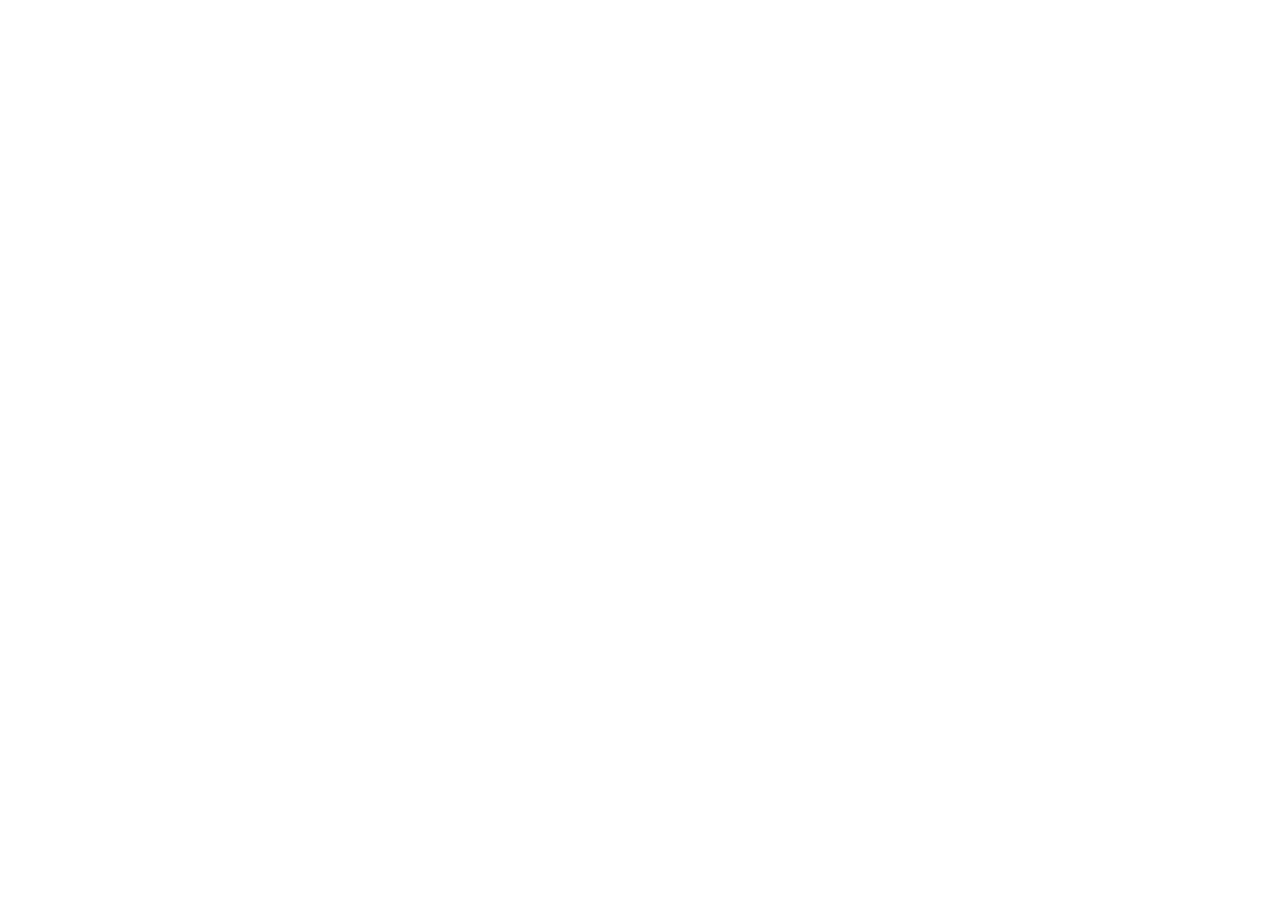
==== blog/best-beach-clubs-koh-samui.html @ 5b5a0ee4 "Add files via upload" ====
<!DOCTYPE html>
<html lang="en">
<head>
  <meta charset="UTF-8"><meta name="viewport" content="width=device-width, initial-scale=1.0">
  <title>Best Beach Clubs in Koh Samui (2025) — Samui Explorer</title>
  <meta name="description" content="The best beach clubs in Koh Samui — from laid-back daybeds to full-on sunset parties. Our honest guide to where to go and what to expect.">
  <meta name="keywords" content="best beach clubs Koh Samui, Samui beach bars, pool parties Samui, sunset bars Samui">
  <link rel="canonical" href="https://www.samuiexplorer.com/blog/best-beach-clubs-koh-samui.html">
  <meta property="og:title" content="Best Beach Clubs in Koh Samui (2025) — Samui Explorer">
  <meta property="og:description" content="The best beach clubs in Koh Samui — from laid-back daybeds to full-on sunset parties. Our honest guide to where to go and what to expect.">
  <meta property="og:image" content="https://www.samuiexplorer.com/images/best-beach-clubs-koh-samui-og.jpg">
  <meta property="og:url" content="https://www.samuiexplorer.com/blog/best-beach-clubs-koh-samui.html">
  <meta property="og:type" content="article">
  <meta name="twitter:card" content="summary_large_image">
  <script type="application/ld+json">{"@context":"https://schema.org","@type":"Article","headline":"Best Beach Clubs in Koh Samui (2025)","description":"The best beach clubs in Koh Samui — from laid-back daybeds to full-on sunset parties. Our honest guide to where to go and what to expect.","author":{"@type":"Organization","name":"Samui Explorer"},"datePublished":"2025-01-01"}<\/script>
  <link rel="stylesheet" href="../css/style.css">
</head>
<body>
<nav class="nav">
  <a href="../index.html" class="nav-logo">
    <svg viewBox="0 0 40 40" fill="none"><circle cx="20" cy="20" r="18.5" stroke="#0B8C87" stroke-width="1.2"/><line x1="4" y1="22" x2="36" y2="22" stroke="#0B8C87" stroke-width="0.8" opacity="0.4"/><path d="M 12 22 A 8 8 0 0 1 28 22" stroke="#C9A84C" stroke-width="1.6" fill="none" stroke-linecap="round"/><circle cx="20" cy="22" r="2" fill="#C9A84C"/><path d="M 5 27 Q 9 24.5 13 27 Q 17 29.5 20 27 Q 23 24.5 27 27 Q 31 29.5 35 27" stroke="#1DBDB7" stroke-width="1.4" fill="none" stroke-linecap="round"/></svg>
    <span class="nav-wordmark">Samui<span>Explorer</span></span>
  </a>
  <ul class="nav-links">
    <li><a href="../beaches.html">Beaches</a></li>
    <li><a href="../restaurants.html">Restaurants</a></li>
    <li><a href="../where-to-stay.html">Stay</a></li>
    <li><a href="../things-to-do.html">Things To Do</a></li>
    <li><a href="../beach-clubs.html">Beach Clubs</a></li>
    <li><a href="../travel-tips.html">Travel Tips</a></li>
    <li><a href="../villas.html" class="nav-cta">Villas</a></li>
  </ul>
  <div class="nav-hamburger"><span></span><span></span><span></span></div>
</nav>
<section class="page-hero">
  <div class="page-hero-bg" style="background-image:url('https://images.unsplash.com/photo-1507525428034-b723cf961d3e?w=1400&q=80')"></div>
  <div class="page-hero-content">
    <div class="page-hero-eyebrow">Beach Clubs · Ko Samui</div>
    <h1>Best Beach Clubs in <em>Koh Samui</em></h1>
    <p class="page-hero-desc">The best beach clubs in Koh Samui — from laid-back daybeds to full-on sunset parties. Our honest guide to where to go and what to expect.</p>
  </div>
</section>
<div class="breadcrumb">
  <a href="../index.html">Home</a><span class="breadcrumb-sep">›</span>
  <a href="../beach-clubs.html">Beach Clubs</a><span class="breadcrumb-sep">›</span>
  <span>Best Beach Clubs in Koh Samui (2025)</span>
</div>
<div class="main-content">
  <article class="article-body">
    <div style="display:flex;align-items:center;gap:1.5rem;margin-bottom:2.5rem;padding-bottom:2rem;border-bottom:1px solid var(--sand-dk);">
      <span class="tag">Beach Clubs</span>
      <span style="font-family:'Inconsolata',monospace;font-size:0.72rem;color:var(--muted);">Updated January 2025</span>
      <span style="font-family:'Inconsolata',monospace;font-size:0.72rem;color:var(--muted);">5 min read</span>
    </div>
    <p>Koh Samui has a handful of genuinely great beach clubs — and a lot of average ones. The difference between a good day out and a disappointing one usually comes down to timing, crowd, and music. Here is our guide to where to actually go.</p>
    <div class="img-placeholder tall"><svg width="48" height="48" viewBox="0 0 24 24" fill="none" stroke="currentColor" stroke-width="1"><rect x="3" y="3" width="18" height="18" rx="2"/><circle cx="8.5" cy="8.5" r="1.5"/><path d="m21 15-5-5L5 21"/></svg><span>Add hero image here (1200×600px recommended)</span></div>
    <h2>Top Beach Clubs in Koh Samui</h2>
    <p>Nikki Beach Koh Samui is the most well-known and lives up to its reputation for Sundays — pool, DJs, great food, high prices. Solo Beach Club at Lamai Beach is our pick for a more local crowd and better value. Ark Bar on Chaweng is the classic choice — lively, central, reliable.</p>
    <div class="affiliate-box">
      <div class="affiliate-box-label">📌 Affiliate Placeholder</div>
      <h4>Book Your Beach Club Daybed</h4>
      <p>Reserve a daybed or table in advance.</p>
      <a href="#AFFILIATE-LINK" class="affiliate-btn">[AFFILIATE] Check Availability →</a>
      <p class="affiliate-placeholder">← Replace with your affiliate link</p>
    </div>
    <h2>What to Expect: Prices and Dress Code</h2>
    <p>Most beach clubs work on a minimum spend system — typically 500–1500 THB per person which covers a sun lounger. Dress code is relaxed (beachwear is fine) but some places get stricter for evening events. Pre-booking a daybed is worth it in high season.</p>
    <div class="img-placeholder medium"><svg width="40" height="40" viewBox="0 0 24 24" fill="none" stroke="currentColor" stroke-width="1"><rect x="3" y="3" width="18" height="18" rx="2"/><circle cx="8.5" cy="8.5" r="1.5"/><path d="m21 15-5-5L5 21"/></svg><span>Add supporting image here (800×500px)</span></div>
    <div class="info-box"><div class="info-box-icon">💡</div><p><strong>Insider Tip:</strong> Go on a Sunday at Nikki Beach or a Thursday at Ark Bar for the best crowd and the strongest lineup — weekday visits are much quieter and better value.</p></div>
    <div class="affiliate-box">
      <div class="affiliate-box-label">🎯 Affiliate Placeholder — Tours</div>
      <h4>Book Sunset Cruise</h4>
      <p>Find and book the best tours and activities in Ko Samui.</p>
      <a href="#AFFILIATE-LINK" class="affiliate-btn gold">[AFFILIATE] Browse Cruises →</a>
      <p class="affiliate-placeholder">← Replace with GetYourGuide affiliate link</p>
    </div>
    <div class="internal-links">
      <h4>Related Guides</h4>
      <ul>
        <li><a href="best-restaurants-koh-samui.html">→ Best Restaurants in Koh Samui</a></li>
        <li><a href="best-beaches-koh-samui.html">→ Best Beaches</a></li>
        <li><a href="things-to-do-koh-samui.html">→ Things To Do</a></li>
      </ul>
    </div>
  </article>
  <aside class="sidebar">
    <div class="sidebar-affiliate">
      <h4>🏡 Rent a Villa</h4>
      <p>Browse hand-picked villas in Ko Samui with pool and ocean views.</p>
      <a href="#AFFILIATE-AIRBNB" class="affiliate-btn" style="width:100%;justify-content:center;margin-top:0.5rem;">[AFFILIATE] Browse Villas →</a>
      <p class="affiliate-placeholder">← Airbnb affiliate link</p>
    </div>
    <div class="sidebar-widget">
      <h4>Popular Guides</h4>
      <ul>
        <li><a href="best-beaches-koh-samui.html">Best Beaches</a></li>
        <li><a href="best-restaurants-koh-samui.html">Best Restaurants</a></li>
        <li><a href="best-villas-koh-samui.html">Best Villas</a></li>
        <li><a href="koh-samui-travel-guide.html">Full Travel Guide</a></li>
        <li><a href="things-to-do-koh-samui.html">Things To Do</a></li>
      </ul>
    </div>
    <div class="sidebar-affiliate" style="border-top-color:var(--teal);">
      <h4>🤿 Book Activities</h4>
      <p>Tours, snorkelling, cooking classes and more.</p>
      <a href="#AFFILIATE-GYG" class="affiliate-btn" style="width:100%;justify-content:center;margin-top:0.5rem;background:var(--teal);">[AFFILIATE] Browse Tours →</a>
      <p class="affiliate-placeholder">← GetYourGuide affiliate link</p>
    </div>
    <div class="sidebar-widget" style="border-top-color:var(--coral);">
      <h4>Quick Facts</h4>
      <ul>
        <li>🛫 Airport: Ko Samui (USM)</li>
        <li>💰 Currency: Thai Baht (THB)</li>
        <li>☀️ Best time: Dec–April</li>
        <li>🌧️ Rainy season: Oct–Nov</li>
        <li>🕐 Time zone: GMT+7</li>
      </ul>
    </div>
  </aside>
</div>
<div class="newsletter-strip">
  <div><div class="newsletter-eyebrow">Stay Updated</div><h3>More <em>Samui</em><br>Tips in Your Inbox</h3><p>New guides every month. No spam.</p></div>
  <div><div class="nl-form"><input class="nl-input" type="email" placeholder="your@email.com"><button class="nl-btn">Subscribe →</button></div><p class="nl-disclaimer">* Some links are affiliate links. We earn a small commission at no extra cost to you.</p></div>
</div>
<footer class="footer">
  <div class="footer-grid">
    <div class="footer-brand"><a href="../index.html" class="nav-logo" style="margin-bottom:1rem;display:inline-flex;"><svg width="28" height="28" viewBox="0 0 40 40" fill="none"><circle cx="20" cy="20" r="18.5" stroke="#0B8C87" stroke-width="1.2"/><line x1="4" y1="22" x2="36" y2="22" stroke="#0B8C87" stroke-width="0.8" opacity="0.4"/><path d="M 12 22 A 8 8 0 0 1 28 22" stroke="#C9A84C" stroke-width="1.6" fill="none" stroke-linecap="round"/><circle cx="20" cy="22" r="2" fill="#C9A84C"/><path d="M 5 27 Q 9 24.5 13 27 Q 17 29.5 20 27 Q 23 24.5 27 27 Q 31 29.5 35 27" stroke="#1DBDB7" stroke-width="1.4" fill="none" stroke-linecap="round"/></svg><span class="nav-wordmark" style="color:var(--cream);">Samui<span>Explorer</span></span></a><p>Honest insider guides for Ko Samui.</p></div>
    <div class="footer-col"><h5>Explore</h5><ul><li><a href="../beaches.html">Beaches</a></li><li><a href="../restaurants.html">Restaurants</a></li><li><a href="../where-to-stay.html">Where to Stay</a></li><li><a href="../things-to-do.html">Things To Do</a></li></ul></div>
    <div class="footer-col"><h5>Guides</h5><ul><li><a href="best-beaches-koh-samui.html">Best Beaches</a></li><li><a href="best-restaurants-koh-samui.html">Best Restaurants</a></li><li><a href="best-villas-koh-samui.html">Best Villas</a></li><li><a href="koh-samui-travel-guide.html">Travel Guide</a></li></ul></div>
    <div class="footer-col"><h5>More</h5><ul><li><a href="hidden-beaches-koh-samui.html">Hidden Beaches</a></li><li><a href="best-sunset-spots-koh-samui.html">Sunset Spots</a></li><li><a href="best-cafes-koh-samui.html">Best Cafés</a></li><li><a href="../travel-tips.html">Travel Tips</a></li></ul></div>
  </div>
  <div class="footer-bottom"><span>© 2025 SamuiExplorer.com</span><span>Made with ♥ from Ko Samui</span></div>
  <p class="footer-disclaimer">* Affiliate disclaimer: This site contains affiliate links. We may earn a small commission if you book through our links, at no extra cost to you.</p>
</footer>
<script src="../js/main.js"></script>
</body></html>
---- css/style.css ----
/* ═══════════════════════════════════════════
   SAMUI EXPLORER — Global Stylesheet
   samuiexplorer.com
═══════════════════════════════════════════ */

@import url('https://fonts.googleapis.com/css2?family=Playfair+Display:ital,wght@0,400;0,700;0,900;1,400;1,700&family=Jost:wght@200;300;400;500&family=Inconsolata:wght@400;500&display=swap');

:root {
  --teal:     #0B8C87;
  --teal-lt:  #1DBDB7;
  --sand:     #F2E8D5;
  --sand-dk:  #DDD0B3;
  --coral:    #D95F3B;
  --gold:     #C9A84C;
  --night:    #101820;
  --night2:   #1C2B35;
  --cream:    #FAF7F2;
  --muted:    #6E7E75;
  --text:     #2C3A30;
}

/* ── RESET ── */
*, *::before, *::after { margin:0; padding:0; box-sizing:border-box; }
html { scroll-behavior:smooth; font-size:16px; }
body { background:var(--cream); color:var(--text); font-family:'Jost',sans-serif; font-weight:300; line-height:1.6; }
img { max-width:100%; display:block; }
a { color:var(--teal); text-decoration:none; }
a:hover { color:var(--teal-lt); }

/* ── NAVIGATION ── */
.nav {
  position:fixed; top:0; left:0; right:0; z-index:200;
  display:flex; justify-content:space-between; align-items:center;
  padding:1.2rem 4rem;
  background:rgba(250,247,242,0.93);
  backdrop-filter:blur(16px);
  border-bottom:1px solid rgba(11,140,135,0.1);
  transition:box-shadow 0.3s;
}
.nav.scrolled { box-shadow:0 2px 20px rgba(16,24,32,0.08); }

.nav-logo { display:flex; align-items:center; gap:0.7rem; text-decoration:none; }
.nav-logo svg { width:32px; height:32px; }
.nav-wordmark { font-family:'Playfair Display',serif; font-weight:900; font-size:1.25rem; color:var(--night); letter-spacing:-0.02em; }
.nav-wordmark span { color:var(--teal); }

.nav-links { list-style:none; display:flex; gap:2rem; align-items:center; }
.nav-links a {
  font-size:0.78rem; letter-spacing:0.08em; text-transform:uppercase;
  color:var(--text); text-decoration:none; font-weight:400;
  position:relative; padding-bottom:2px;
  transition:color 0.2s;
}
.nav-links a::after {
  content:''; position:absolute; bottom:0; left:0; right:0;
  height:1px; background:var(--teal);
  transform:scaleX(0); transition:transform 0.25s;
}
.nav-links a:hover { color:var(--teal); }
.nav-links a:hover::after, .nav-links a.active::after { transform:scaleX(1); }
.nav-links a.active { color:var(--teal); }

.nav-cta {
  background:var(--teal); color:white !important;
  padding:0.5rem 1.2rem !important;
  font-size:0.75rem !important;
  transition:background 0.2s !important;
}
.nav-cta:hover { background:var(--teal-lt) !important; }
.nav-cta::after { display:none !important; }

.nav-hamburger { display:none; flex-direction:column; gap:5px; cursor:pointer; padding:4px; }
.nav-hamburger span { display:block; width:22px; height:1.5px; background:var(--night); transition:all 0.3s; }

/* ── PAGE HERO ── */
.page-hero {
  min-height:55vh;
  background:var(--night);
  position:relative; overflow:hidden;
  display:flex; align-items:flex-end;
  padding-bottom:5rem;
  padding-top:8rem;
}
.page-hero-bg {
  position:absolute; inset:0;
  background-size:cover; background-position:center;
}
.page-hero-bg::after {
  content:''; position:absolute; inset:0;
  background:linear-gradient(to top, rgba(16,24,32,0.85) 0%, rgba(16,24,32,0.4) 60%, rgba(16,24,32,0.3) 100%);
}
.page-hero-content {
  position:relative; z-index:2;
  max-width:1100px; margin:0 auto; padding:0 4rem; width:100%;
}
.page-hero-eyebrow {
  font-family:'Inconsolata',monospace;
  font-size:0.7rem; letter-spacing:0.22em; text-transform:uppercase;
  color:var(--teal-lt); margin-bottom:1rem;
  display:flex; align-items:center; gap:0.8rem;
}
.page-hero-eyebrow::before { content:''; display:block; width:32px; height:1px; background:currentColor; }
.page-hero h1 {
  font-family:'Playfair Display',serif;
  font-size:clamp(2.5rem,6vw,5rem); font-weight:900;
  color:var(--cream); line-height:1.05; letter-spacing:-0.02em;
}
.page-hero h1 em { font-style:italic; font-weight:400; color:var(--teal-lt); }
.page-hero-desc {
  margin-top:1rem; font-size:1rem;
  color:rgba(250,247,242,0.6); max-width:560px; line-height:1.7;
}

/* ── BREADCRUMB ── */
.breadcrumb {
  background:var(--sand); padding:0.8rem 4rem;
  font-family:'Inconsolata',monospace;
  font-size:0.68rem; letter-spacing:0.1em; text-transform:uppercase;
  color:var(--muted);
  display:flex; align-items:center; gap:0.6rem;
  max-width:100%;
}
.breadcrumb a { color:var(--teal); }
.breadcrumb-sep { color:var(--sand-dk); }

/* ── MAIN CONTENT WRAPPER ── */
.main-content {
  max-width:1100px; margin:0 auto;
  padding:5rem 4rem;
  display:grid; grid-template-columns:1fr 300px; gap:4rem;
}
.main-content.full-width { grid-template-columns:1fr; }

/* ── ARTICLE BODY ── */
.article-body h2 {
  font-family:'Playfair Display',serif;
  font-size:clamp(1.6rem,3vw,2.2rem); font-weight:700;
  color:var(--night); margin:3rem 0 1.2rem;
  line-height:1.2;
}
.article-body h3 {
  font-family:'Playfair Display',serif;
  font-size:1.3rem; font-weight:700; font-style:italic;
  color:var(--teal); margin:2rem 0 0.8rem;
}
.article-body p { font-size:1rem; color:var(--text); line-height:1.85; margin-bottom:1.2rem; }
.article-body ul, .article-body ol { margin:1.2rem 0 1.2rem 1.5rem; }
.article-body li { font-size:1rem; line-height:1.75; color:var(--text); margin-bottom:0.4rem; }
.article-body strong { font-weight:500; color:var(--night); }
.article-body a { color:var(--teal); border-bottom:1px solid rgba(11,140,135,0.3); }
.article-body a:hover { border-bottom-color:var(--teal); }
.article-body hr { border:none; border-top:1px solid var(--sand-dk); margin:3rem 0; }

/* ── IMAGE PLACEHOLDER ── */
.img-placeholder {
  width:100%; background:var(--sand);
  border:2px dashed var(--sand-dk);
  display:flex; flex-direction:column;
  align-items:center; justify-content:center;
  gap:0.5rem; padding:3rem;
  margin:2rem 0;
  color:var(--muted);
  font-family:'Inconsolata',monospace;
  font-size:0.72rem; letter-spacing:0.1em; text-transform:uppercase;
}
.img-placeholder.tall { min-height:400px; }
.img-placeholder.medium { min-height:280px; }
.img-placeholder.small { min-height:180px; }
.img-placeholder svg { opacity:0.3; margin-bottom:0.5rem; }

/* ── AFFILIATE BOX ── */
.affiliate-box {
  background:var(--night);
  padding:2rem 2.5rem;
  margin:2.5rem 0;
  border-left:3px solid var(--gold);
}
.affiliate-box-label {
  font-family:'Inconsolata',monospace;
  font-size:0.62rem; letter-spacing:0.18em; text-transform:uppercase;
  color:var(--gold); margin-bottom:0.8rem;
}
.affiliate-box h4 {
  font-family:'Playfair Display',serif;
  font-size:1.2rem; font-weight:700; color:var(--cream);
  margin-bottom:0.5rem;
}
.affiliate-box p { font-size:0.88rem; color:rgba(250,247,242,0.55); line-height:1.7; margin-bottom:1.2rem; }
.affiliate-btn {
  display:inline-flex; align-items:center; gap:0.5rem;
  background:var(--teal); color:white;
  padding:0.7rem 1.5rem; font-size:0.78rem;
  letter-spacing:0.08em; text-transform:uppercase;
  font-weight:500; transition:background 0.2s;
}
.affiliate-btn:hover { background:var(--teal-lt); color:white; }
.affiliate-btn.gold { background:var(--gold); }
.affiliate-btn.gold:hover { background:#d4a830; }
.affiliate-placeholder { color:rgba(250,247,242,0.3); font-style:italic; font-size:0.8rem; }

/* ── INFO BOX ── */
.info-box {
  background:rgba(11,140,135,0.06);
  border:1px solid rgba(11,140,135,0.2);
  padding:1.5rem 2rem; margin:2rem 0;
}
.info-box-icon { font-size:1.2rem; margin-bottom:0.5rem; }
.info-box p { font-size:0.9rem; color:var(--text); margin:0; }
.info-box strong { color:var(--teal); }

/* ── TOP 5 LIST ── */
.top-list { margin:2rem 0; }
.top-list-item {
  display:grid; grid-template-columns:60px 1fr;
  gap:1.5rem; padding:1.8rem 0;
  border-bottom:1px solid var(--sand-dk);
  align-items:start;
}
.top-list-item:last-child { border-bottom:none; }
.top-list-num {
  font-family:'Playfair Display',serif;
  font-size:2.5rem; font-weight:900;
  color:rgba(11,140,135,0.2); line-height:1;
}
.top-list-item:first-child .top-list-num { color:rgba(201,168,76,0.5); }
.top-list-content h3 {
  font-family:'Playfair Display',serif;
  font-size:1.2rem; font-weight:700;
  color:var(--night); margin-bottom:0.4rem;
  font-style:normal;
}
.top-list-badge {
  display:inline-block;
  font-family:'Inconsolata',monospace;
  font-size:0.58rem; letter-spacing:0.12em; text-transform:uppercase;
  padding:0.2rem 0.6rem; margin-bottom:0.5rem;
  background:rgba(201,168,76,0.12); color:var(--gold);
  border:1px solid rgba(201,168,76,0.3);
}
.top-list-badge.teal { background:rgba(11,140,135,0.1); color:var(--teal); border-color:rgba(11,140,135,0.3); }

/* ── SIDEBAR ── */
.sidebar { display:flex; flex-direction:column; gap:2rem; }

.sidebar-widget {
  background:white;
  padding:1.8rem;
  border-top:3px solid var(--teal);
}
.sidebar-widget h4 {
  font-family:'Playfair Display',serif;
  font-size:1.1rem; font-weight:700;
  color:var(--night); margin-bottom:1.2rem;
}
.sidebar-widget ul { list-style:none; }
.sidebar-widget ul li {
  padding:0.6rem 0;
  border-bottom:1px solid var(--sand);
  font-size:0.88rem;
}
.sidebar-widget ul li:last-child { border-bottom:none; }
.sidebar-widget ul li a { color:var(--text); }
.sidebar-widget ul li a:hover { color:var(--teal); }

.sidebar-affiliate {
  background:var(--night); padding:1.8rem;
  border-top:3px solid var(--gold);
}
.sidebar-affiliate h4 { font-family:'Playfair Display',serif; font-size:1.1rem; color:var(--cream); margin-bottom:0.5rem; }
.sidebar-affiliate p { font-size:0.82rem; color:rgba(250,247,242,0.5); line-height:1.65; margin-bottom:1rem; }

/* ── CARD GRID ── */
.card-grid {
  display:grid; grid-template-columns:repeat(3,1fr);
  gap:1.5rem; margin:3rem 0;
}
.card-grid.two-col { grid-template-columns:repeat(2,1fr); }

.card {
  background:white; overflow:hidden;
  transition:transform 0.25s, box-shadow 0.25s;
  cursor:pointer;
}
.card:hover { transform:translateY(-4px); box-shadow:0 12px 32px rgba(16,24,32,0.08); }
.card-img {
  height:200px; background:var(--sand);
  position:relative; overflow:hidden;
}
.card-img img { width:100%; height:100%; object-fit:cover; }
.card-body { padding:1.4rem; }
.card-tag {
  font-family:'Inconsolata',monospace;
  font-size:0.62rem; letter-spacing:0.15em; text-transform:uppercase;
  color:var(--coral); margin-bottom:0.5rem; display:block;
}
.card h3 { font-family:'Playfair Display',serif; font-size:1.15rem; font-weight:700; color:var(--night); line-height:1.2; margin-bottom:0.5rem; }
.card p { font-size:0.84rem; color:var(--muted); line-height:1.65; }
.card-footer { padding:1rem 1.4rem; border-top:1px solid var(--sand); display:flex; justify-content:space-between; font-size:0.78rem; color:var(--muted); }
.card-footer a { color:var(--teal); font-weight:500; }

/* ── INTERNAL LINK BLOCK ── */
.internal-links {
  background:var(--sand); padding:2rem 2.5rem; margin:3rem 0;
}
.internal-links h4 {
  font-family:'Inconsolata',monospace;
  font-size:0.68rem; letter-spacing:0.18em; text-transform:uppercase;
  color:var(--muted); margin-bottom:1rem;
}
.internal-links ul { list-style:none; display:flex; flex-wrap:wrap; gap:0.8rem; }
.internal-links ul li a {
  display:inline-flex; align-items:center; gap:0.4rem;
  background:white; padding:0.5rem 1rem;
  font-size:0.82rem; color:var(--text); border:1px solid var(--sand-dk);
  transition:all 0.2s;
}
.internal-links ul li a:hover { border-color:var(--teal); color:var(--teal); background:rgba(11,140,135,0.04); }

/* ── CATEGORY HERO CARDS (homepage) ── */
.category-grid {
  display:grid; grid-template-columns:repeat(4,1fr);
  gap:2px; margin:0;
}
.category-card {
  position:relative; height:280px;
  overflow:hidden; cursor:pointer;
  display:flex; align-items:flex-end;
}
.category-card-bg {
  position:absolute; inset:0;
  background-size:cover; background-position:center;
  transition:transform 0.5s;
}
.category-card:hover .category-card-bg { transform:scale(1.05); }
.category-card::after {
  content:''; position:absolute; inset:0;
  background:linear-gradient(to top, rgba(16,24,32,0.75) 0%, rgba(16,24,32,0.1) 60%);
  transition:opacity 0.3s;
}
.category-card:hover::after { opacity:0.85; }
.category-card-body {
  position:relative; z-index:2;
  padding:1.5rem; color:white;
}
.category-card-tag {
  font-family:'Inconsolata',monospace;
  font-size:0.6rem; letter-spacing:0.2em; text-transform:uppercase;
  color:var(--teal-lt); margin-bottom:0.3rem; display:block;
}
.category-card h3 {
  font-family:'Playfair Display',serif;
  font-size:1.3rem; font-weight:700;
}
.category-card-arrow {
  position:absolute; top:1.2rem; right:1.2rem;
  z-index:2; width:32px; height:32px;
  border:1px solid rgba(255,255,255,0.3);
  display:flex; align-items:center; justify-content:center;
  color:white; font-size:0.9rem;
  opacity:0; transition:opacity 0.3s;
}
.category-card:hover .category-card-arrow { opacity:1; }

/* ── NEWSLETTER STRIP ── */
.newsletter-strip {
  background:var(--night);
  padding:5rem 4rem;
  display:grid; grid-template-columns:1fr 1fr;
  gap:4rem; align-items:center;
  position:relative; overflow:hidden;
}
.newsletter-strip::before {
  content:''; position:absolute; inset:0;
  background:radial-gradient(ellipse 60% 80% at 70% 50%, rgba(11,140,135,0.12) 0%, transparent 65%);
}
.newsletter-strip > * { position:relative; z-index:1; }
.newsletter-eyebrow {
  font-family:'Inconsolata',monospace;
  font-size:0.68rem; letter-spacing:0.22em; text-transform:uppercase;
  color:var(--teal-lt); margin-bottom:0.8rem;
}
.newsletter-strip h3 {
  font-family:'Playfair Display',serif;
  font-size:2rem; font-weight:700; color:var(--cream); line-height:1.15;
}
.newsletter-strip h3 em { font-style:italic; font-weight:400; color:var(--teal-lt); }
.newsletter-strip p { color:rgba(250,247,242,0.45); font-size:0.9rem; margin-top:0.8rem; }
.nl-form { display:flex; gap:0; }
.nl-input {
  flex:1; padding:0.9rem 1.4rem;
  background:rgba(250,247,242,0.08); border:1px solid rgba(250,247,242,0.12);
  border-right:none; color:var(--cream);
  font-family:'Jost',sans-serif; font-size:0.9rem;
  outline:none; transition:border-color 0.2s;
}
.nl-input:focus { border-color:var(--teal); }
.nl-input::placeholder { color:rgba(250,247,242,0.3); }
.nl-btn {
  padding:0.9rem 1.8rem; background:var(--teal); color:white;
  border:none; font-family:'Inconsolata',monospace;
  font-size:0.72rem; letter-spacing:0.12em; text-transform:uppercase;
  cursor:pointer; white-space:nowrap; transition:background 0.2s;
}
.nl-btn:hover { background:var(--teal-lt); }
.nl-disclaimer { font-size:0.72rem; color:rgba(250,247,242,0.2); margin-top:0.8rem; font-family:'Inconsolata',monospace; letter-spacing:0.04em; }

/* ── FOOTER ── */
.footer {
  background:var(--night);
  border-top:1px solid rgba(11,140,135,0.12);
  padding:4rem 4rem 2rem;
}
.footer-grid {
  display:grid; grid-template-columns:2fr 1fr 1fr 1fr;
  gap:3rem; max-width:1100px; margin:0 auto 3rem;
}
.footer-brand p { font-size:0.85rem; color:rgba(250,247,242,0.35); line-height:1.75; margin-top:1rem; max-width:280px; }
.footer-col h5 {
  font-family:'Inconsolata',monospace;
  font-size:0.65rem; letter-spacing:0.2em; text-transform:uppercase;
  color:rgba(250,247,242,0.3); margin-bottom:1.2rem;
}
.footer-col ul { list-style:none; }
.footer-col ul li { margin-bottom:0.6rem; }
.footer-col ul li a { font-size:0.85rem; color:rgba(250,247,242,0.45); transition:color 0.2s; }
.footer-col ul li a:hover { color:var(--teal-lt); }
.footer-bottom {
  max-width:1100px; margin:0 auto;
  padding-top:2rem; border-top:1px solid rgba(250,247,242,0.06);
  display:flex; justify-content:space-between; align-items:center;
  font-family:'Inconsolata',monospace; font-size:0.65rem;
  letter-spacing:0.08em; color:rgba(250,247,242,0.2);
}
.footer-disclaimer { font-size:0.7rem; color:rgba(250,247,242,0.15); margin-top:1rem; max-width:1100px; margin-left:auto; margin-right:auto; line-height:1.6; }

/* ── BUTTONS ── */
.btn { display:inline-flex; align-items:center; gap:0.5rem; padding:0.8rem 1.8rem; font-size:0.78rem; letter-spacing:0.1em; text-transform:uppercase; font-weight:500; transition:all 0.25s; text-decoration:none; border:none; cursor:pointer; }
.btn-primary { background:var(--teal); color:white; }
.btn-primary:hover { background:var(--teal-lt); color:white; }
.btn-outline { background:transparent; color:var(--teal); border:1px solid var(--teal); }
.btn-outline:hover { background:var(--teal); color:white; }
.btn-dark { background:var(--night); color:var(--cream); }
.btn-dark:hover { background:var(--night2); color:var(--cream); }

/* ── TAGS ── */
.tag {
  display:inline-block; font-family:'Inconsolata',monospace;
  font-size:0.62rem; letter-spacing:0.15em; text-transform:uppercase;
  padding:0.25rem 0.7rem;
  background:rgba(11,140,135,0.08); color:var(--teal);
  border:1px solid rgba(11,140,135,0.2);
}
.tag.coral { background:rgba(217,95,59,0.08); color:var(--coral); border-color:rgba(217,95,59,0.2); }
.tag.gold  { background:rgba(201,168,76,0.1); color:var(--gold); border-color:rgba(201,168,76,0.25); }

/* ── SECTION HEADERS ── */
.section-header { margin-bottom:3rem; }
.section-eyebrow {
  font-family:'Inconsolata',monospace;
  font-size:0.68rem; letter-spacing:0.22em; text-transform:uppercase;
  color:var(--teal); margin-bottom:0.8rem; display:flex; align-items:center; gap:0.8rem;
}
.section-eyebrow::before { content:''; display:block; width:28px; height:1px; background:currentColor; }
.section-title {
  font-family:'Playfair Display',serif;
  font-size:clamp(2rem,4vw,3rem); font-weight:700;
  color:var(--night); line-height:1.1;
}
.section-title em { font-style:italic; font-weight:400; color:var(--teal); }
.section-lead { font-size:1rem; color:var(--muted); max-width:560px; line-height:1.8; margin-top:0.8rem; }

/* ── RESPONSIVE ── */
@media(max-width:1024px) {
  .nav { padding:1.2rem 2rem; }
  .main-content { padding:3rem 2rem; grid-template-columns:1fr; }
  .card-grid { grid-template-columns:repeat(2,1fr); }
  .category-grid { grid-template-columns:repeat(2,1fr); }
  .footer-grid { grid-template-columns:1fr 1fr; }
  .newsletter-strip { grid-template-columns:1fr; gap:2rem; padding:3rem 2rem; }
  .page-hero-content { padding:0 2rem; }
  .breadcrumb { padding:0.8rem 2rem; }
}
@media(max-width:768px) {
  .nav-links { display:none; }
  .nav-hamburger { display:flex; }
  .nav { padding:1rem 1.5rem; }
  .card-grid { grid-template-columns:1fr; }
  .category-grid { grid-template-columns:1fr 1fr; }
  .footer-grid { grid-template-columns:1fr; }
  .page-hero h1 { font-size:2.5rem; }
  .footer-bottom { flex-direction:column; gap:0.5rem; text-align:center; }
}
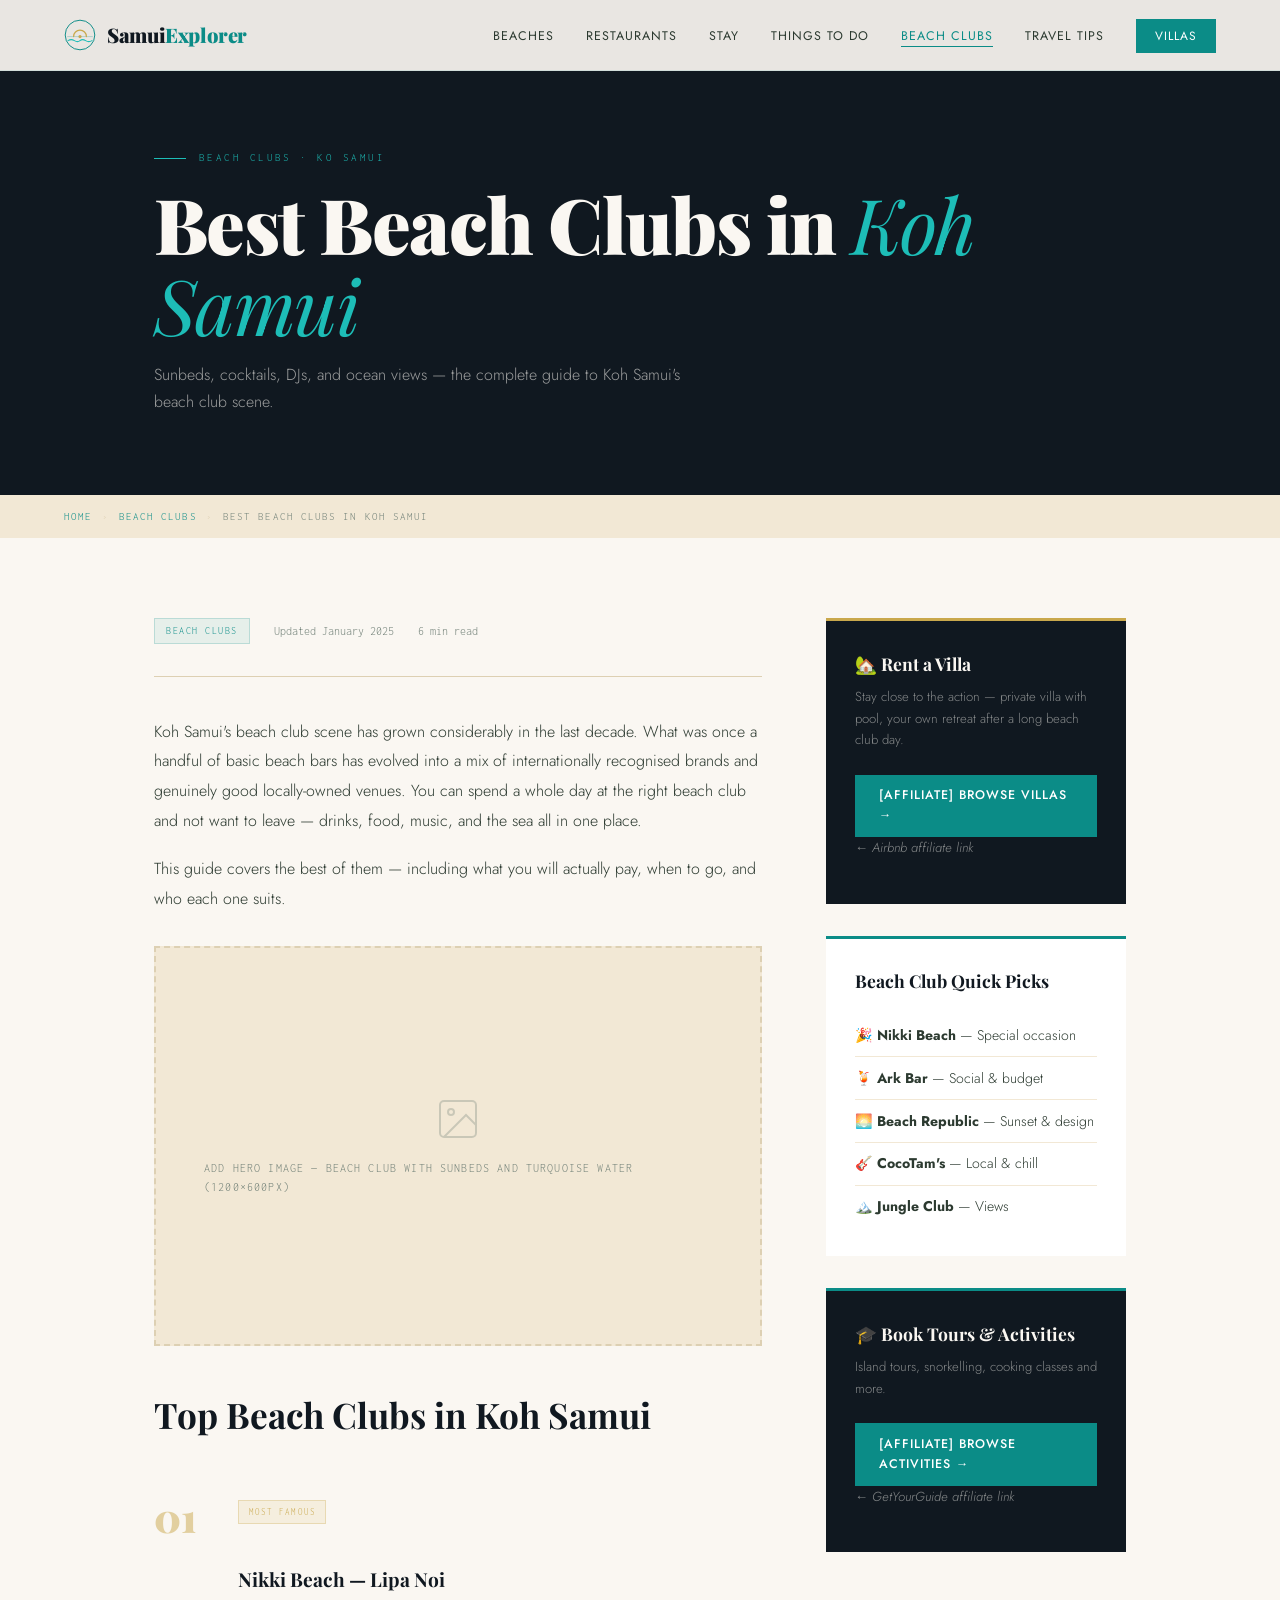
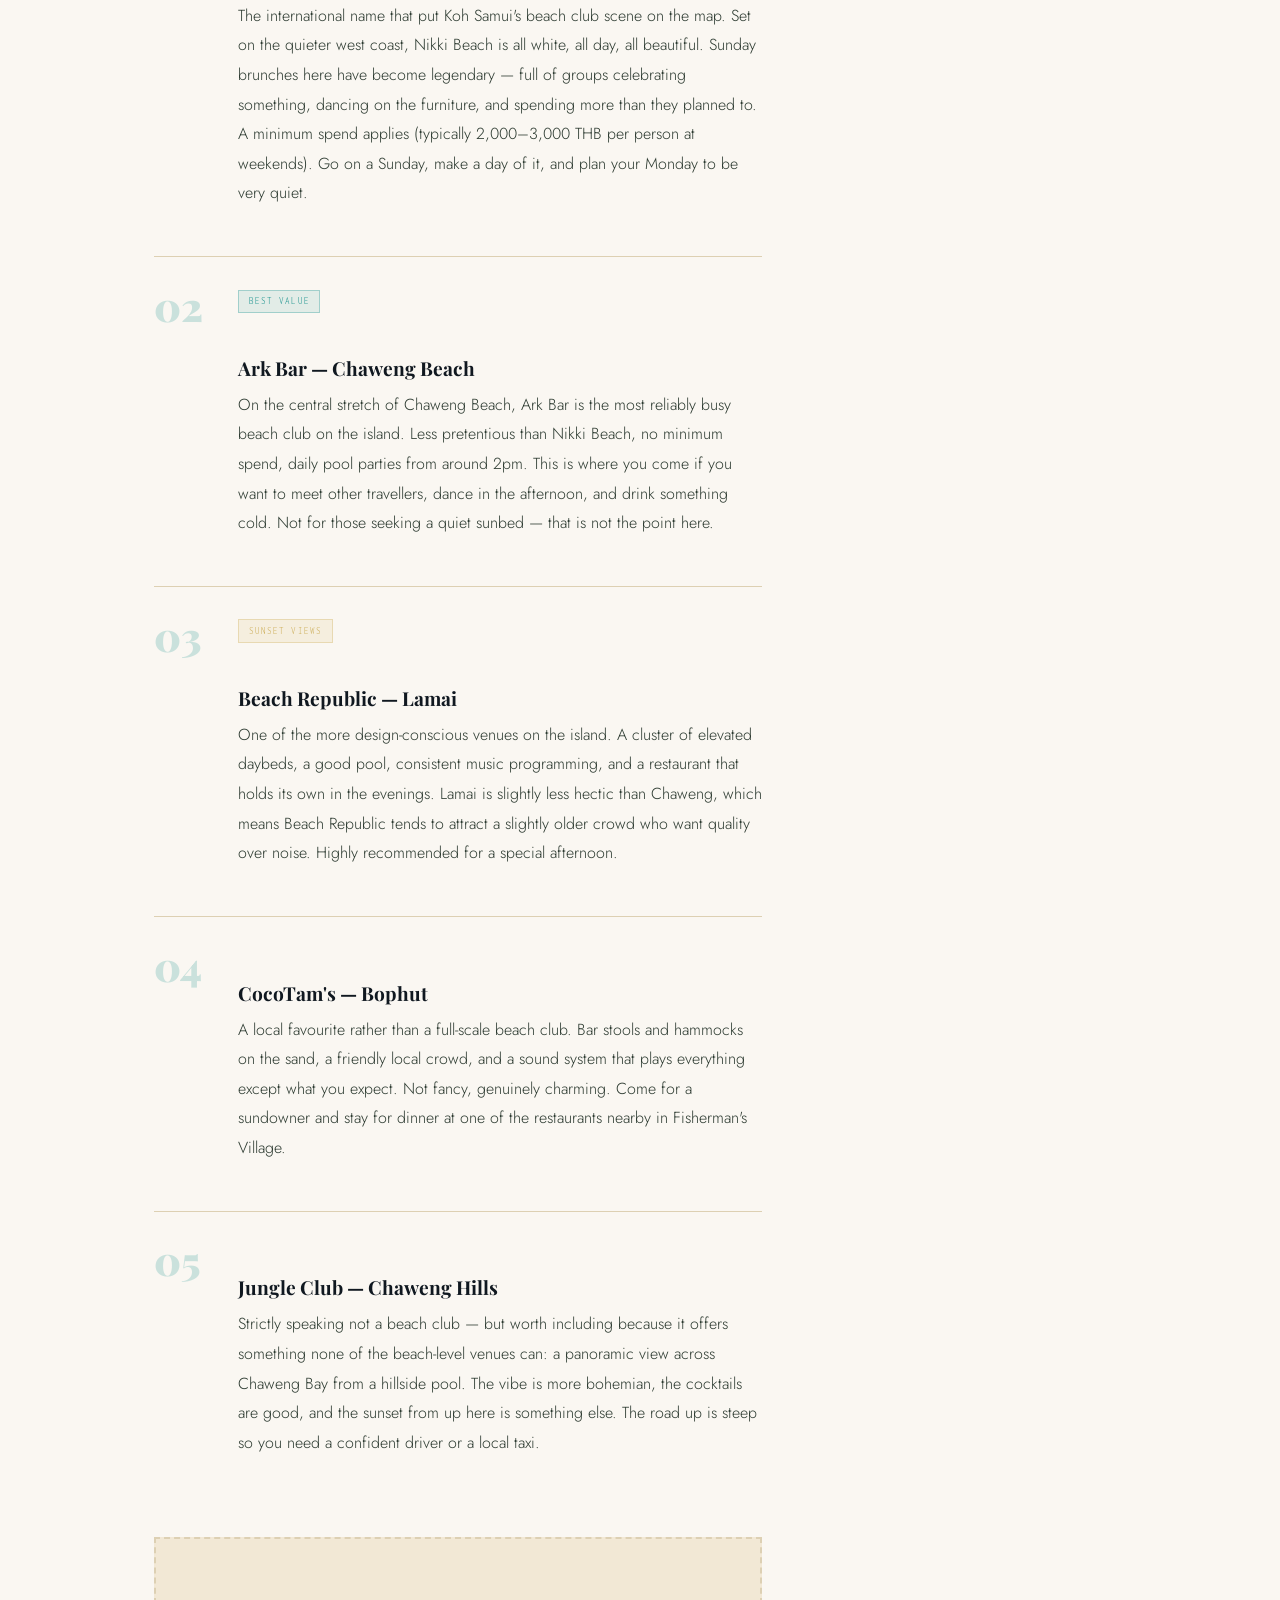
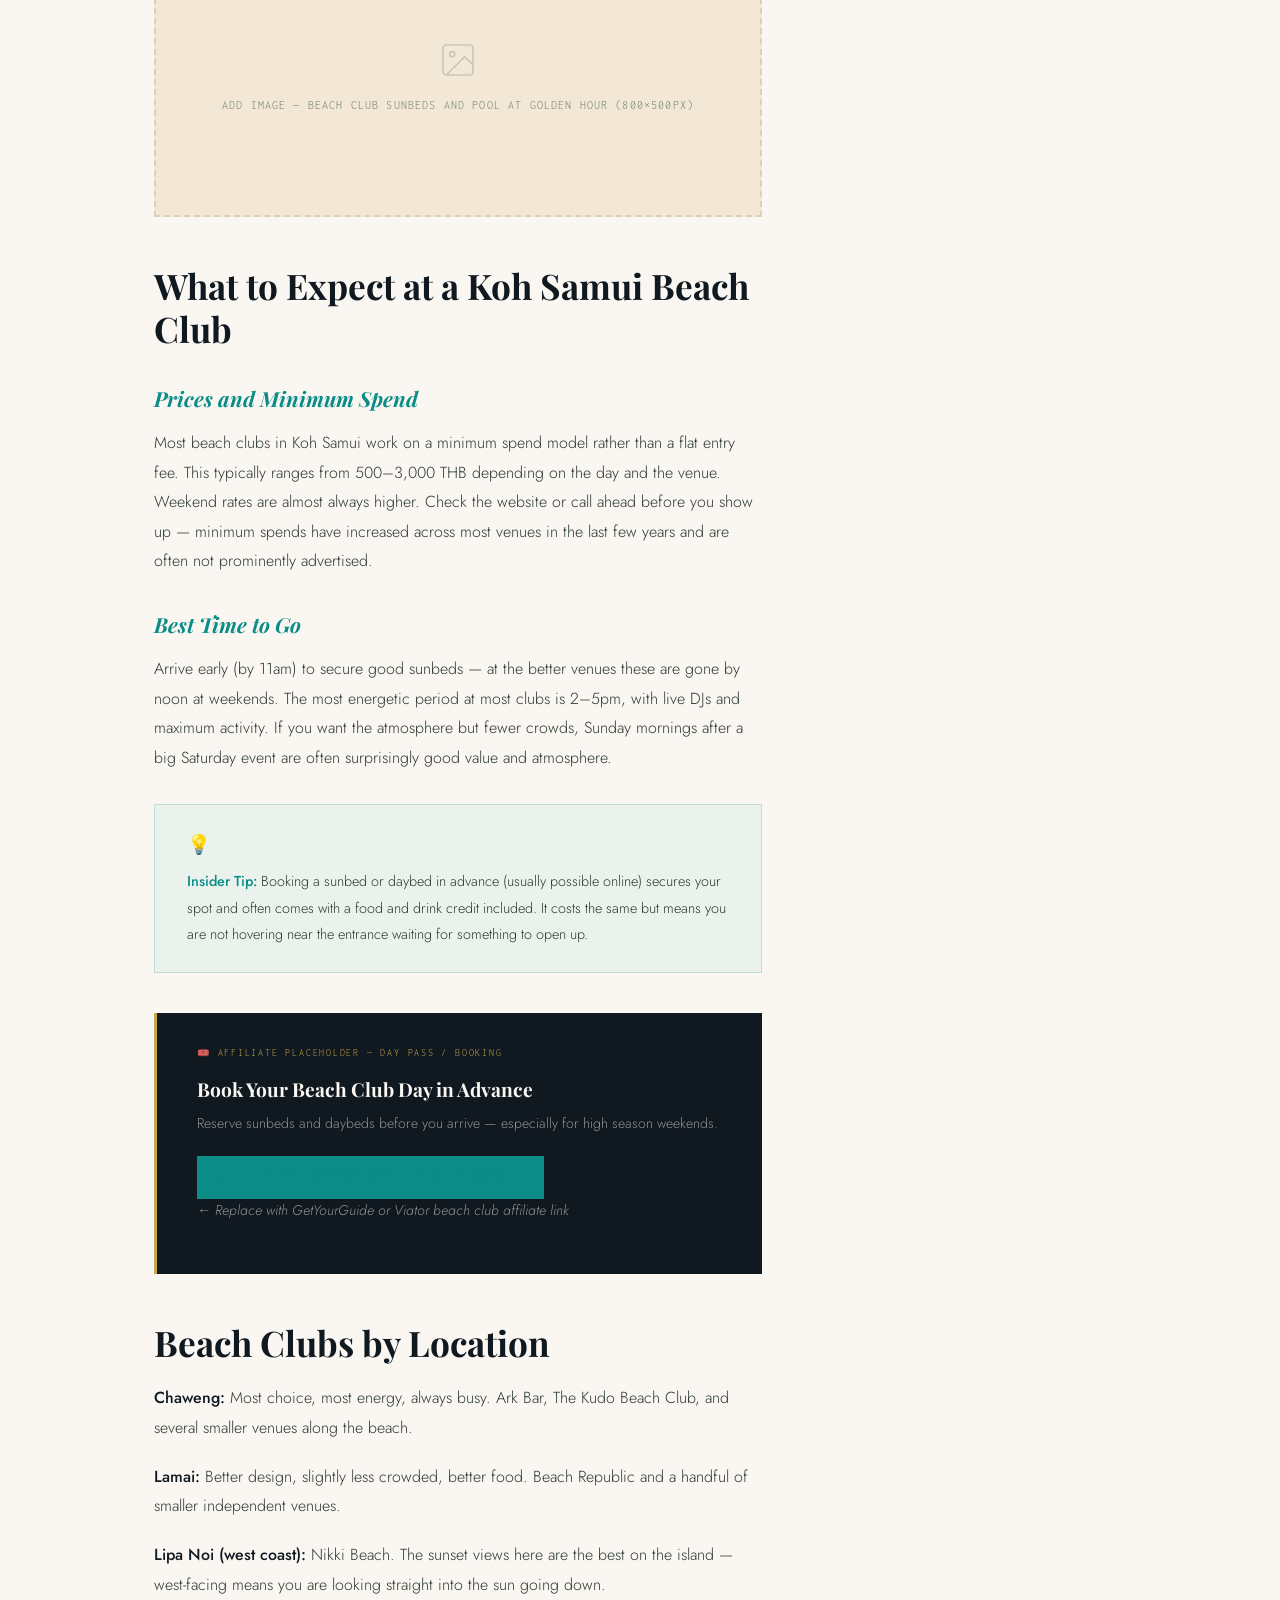
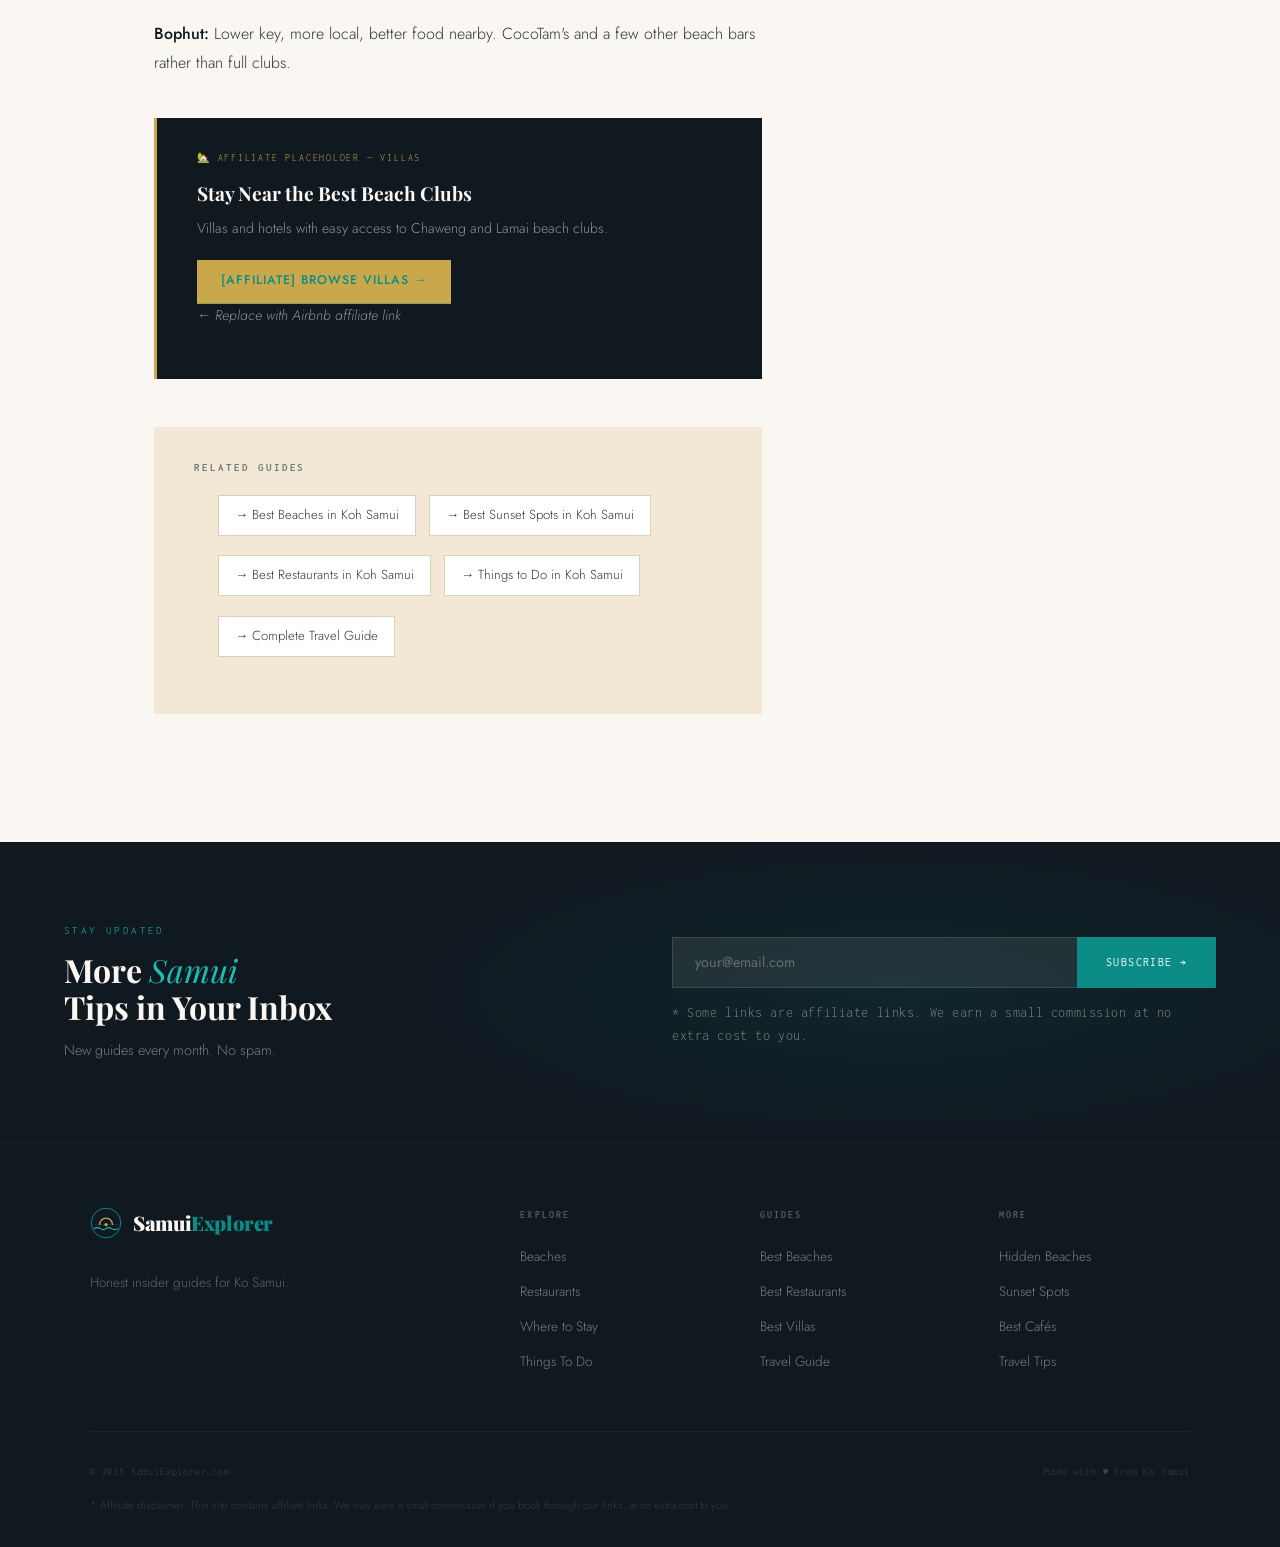
==== commit 4616db8c: "Add files via upload" ====
--- a/blog/best-beach-clubs-koh-samui.html
+++ b/blog/best-beach-clubs-koh-samui.html
@@ -3,16 +3,12 @@
 <head>
   <meta charset="UTF-8"><meta name="viewport" content="width=device-width, initial-scale=1.0">
   <title>Best Beach Clubs in Koh Samui (2025) — Samui Explorer</title>
-  <meta name="description" content="The best beach clubs in Koh Samui — from laid-back daybeds to full-on sunset parties. Our honest guide to where to go and what to expect.">
-  <meta name="keywords" content="best beach clubs Koh Samui, Samui beach bars, pool parties Samui, sunset bars Samui">
+  <meta name="description" content="The best beach clubs in Koh Samui — from lively all-day parties to chilled sunset sessions. Honest guide with prices and what to expect.">
+  <meta name="keywords" content="best beach clubs Koh Samui, beach club Samui, Nikki Beach Samui, Ark Bar, beach party Samui">
   <link rel="canonical" href="https://www.samuiexplorer.com/blog/best-beach-clubs-koh-samui.html">
   <meta property="og:title" content="Best Beach Clubs in Koh Samui (2025) — Samui Explorer">
-  <meta property="og:description" content="The best beach clubs in Koh Samui — from laid-back daybeds to full-on sunset parties. Our honest guide to where to go and what to expect.">
-  <meta property="og:image" content="https://www.samuiexplorer.com/images/best-beach-clubs-koh-samui-og.jpg">
   <meta property="og:url" content="https://www.samuiexplorer.com/blog/best-beach-clubs-koh-samui.html">
   <meta property="og:type" content="article">
-  <meta name="twitter:card" content="summary_large_image">
-  <script type="application/ld+json">{"@context":"https://schema.org","@type":"Article","headline":"Best Beach Clubs in Koh Samui (2025)","description":"The best beach clubs in Koh Samui — from laid-back daybeds to full-on sunset parties. Our honest guide to where to go and what to expect.","author":{"@type":"Organization","name":"Samui Explorer"},"datePublished":"2025-01-01"}<\/script>
   <link rel="stylesheet" href="../css/style.css">
 </head>
 <body>
@@ -26,102 +22,170 @@
     <li><a href="../restaurants.html">Restaurants</a></li>
     <li><a href="../where-to-stay.html">Stay</a></li>
     <li><a href="../things-to-do.html">Things To Do</a></li>
-    <li><a href="../beach-clubs.html">Beach Clubs</a></li>
+    <li><a href="../beach-clubs.html" class="active">Beach Clubs</a></li>
     <li><a href="../travel-tips.html">Travel Tips</a></li>
     <li><a href="../villas.html" class="nav-cta">Villas</a></li>
   </ul>
   <div class="nav-hamburger"><span></span><span></span><span></span></div>
 </nav>
+
 <section class="page-hero">
   <div class="page-hero-bg" style="background-image:url('https://images.unsplash.com/photo-1507525428034-b723cf961d3e?w=1400&q=80')"></div>
   <div class="page-hero-content">
     <div class="page-hero-eyebrow">Beach Clubs · Ko Samui</div>
     <h1>Best Beach Clubs in <em>Koh Samui</em></h1>
-    <p class="page-hero-desc">The best beach clubs in Koh Samui — from laid-back daybeds to full-on sunset parties. Our honest guide to where to go and what to expect.</p>
+    <p class="page-hero-desc">Sunbeds, cocktails, DJs, and ocean views — the complete guide to Koh Samui's beach club scene.</p>
   </div>
 </section>
+
 <div class="breadcrumb">
   <a href="../index.html">Home</a><span class="breadcrumb-sep">›</span>
   <a href="../beach-clubs.html">Beach Clubs</a><span class="breadcrumb-sep">›</span>
-  <span>Best Beach Clubs in Koh Samui (2025)</span>
+  <span>Best Beach Clubs in Koh Samui</span>
 </div>
+
 <div class="main-content">
   <article class="article-body">
     <div style="display:flex;align-items:center;gap:1.5rem;margin-bottom:2.5rem;padding-bottom:2rem;border-bottom:1px solid var(--sand-dk);">
       <span class="tag">Beach Clubs</span>
       <span style="font-family:'Inconsolata',monospace;font-size:0.72rem;color:var(--muted);">Updated January 2025</span>
-      <span style="font-family:'Inconsolata',monospace;font-size:0.72rem;color:var(--muted);">5 min read</span>
-    </div>
-    <p>Koh Samui has a handful of genuinely great beach clubs — and a lot of average ones. The difference between a good day out and a disappointing one usually comes down to timing, crowd, and music. Here is our guide to where to actually go.</p>
-    <div class="img-placeholder tall"><svg width="48" height="48" viewBox="0 0 24 24" fill="none" stroke="currentColor" stroke-width="1"><rect x="3" y="3" width="18" height="18" rx="2"/><circle cx="8.5" cy="8.5" r="1.5"/><path d="m21 15-5-5L5 21"/></svg><span>Add hero image here (1200×600px recommended)</span></div>
+      <span style="font-family:'Inconsolata',monospace;font-size:0.72rem;color:var(--muted);">6 min read</span>
+    </div>
+
+    <p>Koh Samui's beach club scene has grown considerably in the last decade. What was once a handful of basic beach bars has evolved into a mix of internationally recognised brands and genuinely good locally-owned venues. You can spend a whole day at the right beach club and not want to leave — drinks, food, music, and the sea all in one place.</p>
+    <p>This guide covers the best of them — including what you will actually pay, when to go, and who each one suits.</p>
+
+    <div class="img-placeholder tall">
+      <svg width="48" height="48" viewBox="0 0 24 24" fill="none" stroke="currentColor" stroke-width="1"><rect x="3" y="3" width="18" height="18" rx="2"/><circle cx="8.5" cy="8.5" r="1.5"/><path d="m21 15-5-5L5 21"/></svg>
+      <span>Add hero image — beach club with sunbeds and turquoise water (1200×600px)</span>
+    </div>
+
     <h2>Top Beach Clubs in Koh Samui</h2>
-    <p>Nikki Beach Koh Samui is the most well-known and lives up to its reputation for Sundays — pool, DJs, great food, high prices. Solo Beach Club at Lamai Beach is our pick for a more local crowd and better value. Ark Bar on Chaweng is the classic choice — lively, central, reliable.</p>
+
+    <div class="top-list">
+      <div class="top-list-item">
+        <div class="top-list-num">01</div>
+        <div class="top-list-content">
+          <div class="top-list-badge">Most Famous</div>
+          <h3>Nikki Beach — Lipa Noi</h3>
+          <p>The international name that put Koh Samui's beach club scene on the map. Set on the quieter west coast, Nikki Beach is all white, all day, all beautiful. Sunday brunches here have become legendary — full of groups celebrating something, dancing on the furniture, and spending more than they planned to. A minimum spend applies (typically 2,000–3,000 THB per person at weekends). Go on a Sunday, make a day of it, and plan your Monday to be very quiet.</p>
+        </div>
+      </div>
+      <div class="top-list-item">
+        <div class="top-list-num">02</div>
+        <div class="top-list-content">
+          <div class="top-list-badge teal">Best Value</div>
+          <h3>Ark Bar — Chaweng Beach</h3>
+          <p>On the central stretch of Chaweng Beach, Ark Bar is the most reliably busy beach club on the island. Less pretentious than Nikki Beach, no minimum spend, daily pool parties from around 2pm. This is where you come if you want to meet other travellers, dance in the afternoon, and drink something cold. Not for those seeking a quiet sunbed — that is not the point here.</p>
+        </div>
+      </div>
+      <div class="top-list-item">
+        <div class="top-list-num">03</div>
+        <div class="top-list-content">
+          <div class="top-list-badge">Sunset Views</div>
+          <h3>Beach Republic — Lamai</h3>
+          <p>One of the more design-conscious venues on the island. A cluster of elevated daybeds, a good pool, consistent music programming, and a restaurant that holds its own in the evenings. Lamai is slightly less hectic than Chaweng, which means Beach Republic tends to attract a slightly older crowd who want quality over noise. Highly recommended for a special afternoon.</p>
+        </div>
+      </div>
+      <div class="top-list-item">
+        <div class="top-list-num">04</div>
+        <div class="top-list-content">
+          <h3>CocoTam's — Bophut</h3>
+          <p>A local favourite rather than a full-scale beach club. Bar stools and hammocks on the sand, a friendly local crowd, and a sound system that plays everything except what you expect. Not fancy, genuinely charming. Come for a sundowner and stay for dinner at one of the restaurants nearby in Fisherman's Village.</p>
+        </div>
+      </div>
+      <div class="top-list-item">
+        <div class="top-list-num">05</div>
+        <div class="top-list-content">
+          <h3>Jungle Club — Chaweng Hills</h3>
+          <p>Strictly speaking not a beach club — but worth including because it offers something none of the beach-level venues can: a panoramic view across Chaweng Bay from a hillside pool. The vibe is more bohemian, the cocktails are good, and the sunset from up here is something else. The road up is steep so you need a confident driver or a local taxi.</p>
+        </div>
+      </div>
+    </div>
+
+    <div class="img-placeholder medium">
+      <svg width="40" height="40" viewBox="0 0 24 24" fill="none" stroke="currentColor" stroke-width="1"><rect x="3" y="3" width="18" height="18" rx="2"/><circle cx="8.5" cy="8.5" r="1.5"/><path d="m21 15-5-5L5 21"/></svg>
+      <span>Add image — beach club sunbeds and pool at golden hour (800×500px)</span>
+    </div>
+
+    <h2>What to Expect at a Koh Samui Beach Club</h2>
+
+    <h3>Prices and Minimum Spend</h3>
+    <p>Most beach clubs in Koh Samui work on a minimum spend model rather than a flat entry fee. This typically ranges from 500–3,000 THB depending on the day and the venue. Weekend rates are almost always higher. Check the website or call ahead before you show up — minimum spends have increased across most venues in the last few years and are often not prominently advertised.</p>
+
+    <h3>Best Time to Go</h3>
+    <p>Arrive early (by 11am) to secure good sunbeds — at the better venues these are gone by noon at weekends. The most energetic period at most clubs is 2–5pm, with live DJs and maximum activity. If you want the atmosphere but fewer crowds, Sunday mornings after a big Saturday event are often surprisingly good value and atmosphere.</p>
+
+    <div class="info-box">
+      <div class="info-box-icon">💡</div>
+      <p><strong>Insider Tip:</strong> Booking a sunbed or daybed in advance (usually possible online) secures your spot and often comes with a food and drink credit included. It costs the same but means you are not hovering near the entrance waiting for something to open up.</p>
+    </div>
+
     <div class="affiliate-box">
-      <div class="affiliate-box-label">📌 Affiliate Placeholder</div>
-      <h4>Book Your Beach Club Daybed</h4>
-      <p>Reserve a daybed or table in advance.</p>
-      <a href="#AFFILIATE-LINK" class="affiliate-btn">[AFFILIATE] Check Availability →</a>
-      <p class="affiliate-placeholder">← Replace with your affiliate link</p>
-    </div>
-    <h2>What to Expect: Prices and Dress Code</h2>
-    <p>Most beach clubs work on a minimum spend system — typically 500–1500 THB per person which covers a sun lounger. Dress code is relaxed (beachwear is fine) but some places get stricter for evening events. Pre-booking a daybed is worth it in high season.</p>
-    <div class="img-placeholder medium"><svg width="40" height="40" viewBox="0 0 24 24" fill="none" stroke="currentColor" stroke-width="1"><rect x="3" y="3" width="18" height="18" rx="2"/><circle cx="8.5" cy="8.5" r="1.5"/><path d="m21 15-5-5L5 21"/></svg><span>Add supporting image here (800×500px)</span></div>
-    <div class="info-box"><div class="info-box-icon">💡</div><p><strong>Insider Tip:</strong> Go on a Sunday at Nikki Beach or a Thursday at Ark Bar for the best crowd and the strongest lineup — weekday visits are much quieter and better value.</p></div>
+      <div class="affiliate-box-label">🎟️ Affiliate Placeholder — Day Pass / Booking</div>
+      <h4>Book Your Beach Club Day in Advance</h4>
+      <p>Reserve sunbeds and daybeds before you arrive — especially for high season weekends.</p>
+      <a href="#AFFILIATE-GETYOURGUIDE" class="affiliate-btn">[AFFILIATE] Browse Beach Club Passes →</a>
+      <p class="affiliate-placeholder">← Replace with GetYourGuide or Viator beach club affiliate link</p>
+    </div>
+
+    <h2>Beach Clubs by Location</h2>
+    <p><strong>Chaweng:</strong> Most choice, most energy, always busy. Ark Bar, The Kudo Beach Club, and several smaller venues along the beach.</p>
+    <p><strong>Lamai:</strong> Better design, slightly less crowded, better food. Beach Republic and a handful of smaller independent venues.</p>
+    <p><strong>Lipa Noi (west coast):</strong> Nikki Beach. The sunset views here are the best on the island — west-facing means you are looking straight into the sun going down.</p>
+    <p><strong>Bophut:</strong> Lower key, more local, better food nearby. CocoTam's and a few other beach bars rather than full clubs.</p>
+
     <div class="affiliate-box">
-      <div class="affiliate-box-label">🎯 Affiliate Placeholder — Tours</div>
-      <h4>Book Sunset Cruise</h4>
-      <p>Find and book the best tours and activities in Ko Samui.</p>
-      <a href="#AFFILIATE-LINK" class="affiliate-btn gold">[AFFILIATE] Browse Cruises →</a>
-      <p class="affiliate-placeholder">← Replace with GetYourGuide affiliate link</p>
-    </div>
+      <div class="affiliate-box-label">🏡 Affiliate Placeholder — Villas</div>
+      <h4>Stay Near the Best Beach Clubs</h4>
+      <p>Villas and hotels with easy access to Chaweng and Lamai beach clubs.</p>
+      <a href="#AFFILIATE-AIRBNB" class="affiliate-btn gold">[AFFILIATE] Browse Villas →</a>
+      <p class="affiliate-placeholder">← Replace with Airbnb affiliate link</p>
+    </div>
+
     <div class="internal-links">
       <h4>Related Guides</h4>
       <ul>
+        <li><a href="best-beaches-koh-samui.html">→ Best Beaches in Koh Samui</a></li>
+        <li><a href="best-sunset-spots-koh-samui.html">→ Best Sunset Spots in Koh Samui</a></li>
         <li><a href="best-restaurants-koh-samui.html">→ Best Restaurants in Koh Samui</a></li>
-        <li><a href="best-beaches-koh-samui.html">→ Best Beaches</a></li>
-        <li><a href="things-to-do-koh-samui.html">→ Things To Do</a></li>
+        <li><a href="things-to-do-koh-samui.html">→ Things to Do in Koh Samui</a></li>
+        <li><a href="koh-samui-travel-guide.html">→ Complete Travel Guide</a></li>
       </ul>
     </div>
   </article>
+
   <aside class="sidebar">
     <div class="sidebar-affiliate">
       <h4>🏡 Rent a Villa</h4>
-      <p>Browse hand-picked villas in Ko Samui with pool and ocean views.</p>
+      <p>Stay close to the action — private villa with pool, your own retreat after a long beach club day.</p>
       <a href="#AFFILIATE-AIRBNB" class="affiliate-btn" style="width:100%;justify-content:center;margin-top:0.5rem;">[AFFILIATE] Browse Villas →</a>
       <p class="affiliate-placeholder">← Airbnb affiliate link</p>
     </div>
     <div class="sidebar-widget">
-      <h4>Popular Guides</h4>
+      <h4>Beach Club Quick Picks</h4>
       <ul>
-        <li><a href="best-beaches-koh-samui.html">Best Beaches</a></li>
-        <li><a href="best-restaurants-koh-samui.html">Best Restaurants</a></li>
-        <li><a href="best-villas-koh-samui.html">Best Villas</a></li>
-        <li><a href="koh-samui-travel-guide.html">Full Travel Guide</a></li>
-        <li><a href="things-to-do-koh-samui.html">Things To Do</a></li>
+        <li>🎉 <strong>Nikki Beach</strong> — Special occasion</li>
+        <li>🍹 <strong>Ark Bar</strong> — Social & budget</li>
+        <li>🌅 <strong>Beach Republic</strong> — Sunset & design</li>
+        <li>🎸 <strong>CocoTam's</strong> — Local & chill</li>
+        <li>🏔️ <strong>Jungle Club</strong> — Views</li>
       </ul>
     </div>
     <div class="sidebar-affiliate" style="border-top-color:var(--teal);">
-      <h4>🤿 Book Activities</h4>
-      <p>Tours, snorkelling, cooking classes and more.</p>
-      <a href="#AFFILIATE-GYG" class="affiliate-btn" style="width:100%;justify-content:center;margin-top:0.5rem;background:var(--teal);">[AFFILIATE] Browse Tours →</a>
+      <h4>🎓 Book Tours & Activities</h4>
+      <p>Island tours, snorkelling, cooking classes and more.</p>
+      <a href="#AFFILIATE-GYG" class="affiliate-btn" style="width:100%;justify-content:center;margin-top:0.5rem;background:var(--teal);">[AFFILIATE] Browse Activities →</a>
       <p class="affiliate-placeholder">← GetYourGuide affiliate link</p>
-    </div>
-    <div class="sidebar-widget" style="border-top-color:var(--coral);">
-      <h4>Quick Facts</h4>
-      <ul>
-        <li>🛫 Airport: Ko Samui (USM)</li>
-        <li>💰 Currency: Thai Baht (THB)</li>
-        <li>☀️ Best time: Dec–April</li>
-        <li>🌧️ Rainy season: Oct–Nov</li>
-        <li>🕐 Time zone: GMT+7</li>
-      </ul>
     </div>
   </aside>
 </div>
+
 <div class="newsletter-strip">
   <div><div class="newsletter-eyebrow">Stay Updated</div><h3>More <em>Samui</em><br>Tips in Your Inbox</h3><p>New guides every month. No spam.</p></div>
   <div><div class="nl-form"><input class="nl-input" type="email" placeholder="your@email.com"><button class="nl-btn">Subscribe →</button></div><p class="nl-disclaimer">* Some links are affiliate links. We earn a small commission at no extra cost to you.</p></div>
 </div>
+
 <footer class="footer">
   <div class="footer-grid">
     <div class="footer-brand"><a href="../index.html" class="nav-logo" style="margin-bottom:1rem;display:inline-flex;"><svg width="28" height="28" viewBox="0 0 40 40" fill="none"><circle cx="20" cy="20" r="18.5" stroke="#0B8C87" stroke-width="1.2"/><line x1="4" y1="22" x2="36" y2="22" stroke="#0B8C87" stroke-width="0.8" opacity="0.4"/><path d="M 12 22 A 8 8 0 0 1 28 22" stroke="#C9A84C" stroke-width="1.6" fill="none" stroke-linecap="round"/><circle cx="20" cy="22" r="2" fill="#C9A84C"/><path d="M 5 27 Q 9 24.5 13 27 Q 17 29.5 20 27 Q 23 24.5 27 27 Q 31 29.5 35 27" stroke="#1DBDB7" stroke-width="1.4" fill="none" stroke-linecap="round"/></svg><span class="nav-wordmark" style="color:var(--cream);">Samui<span>Explorer</span></span></a><p>Honest insider guides for Ko Samui.</p></div>
@@ -133,4 +197,5 @@
   <p class="footer-disclaimer">* Affiliate disclaimer: This site contains affiliate links. We may earn a small commission if you book through our links, at no extra cost to you.</p>
 </footer>
 <script src="../js/main.js"></script>
-</body></html>
+</body>
+</html>
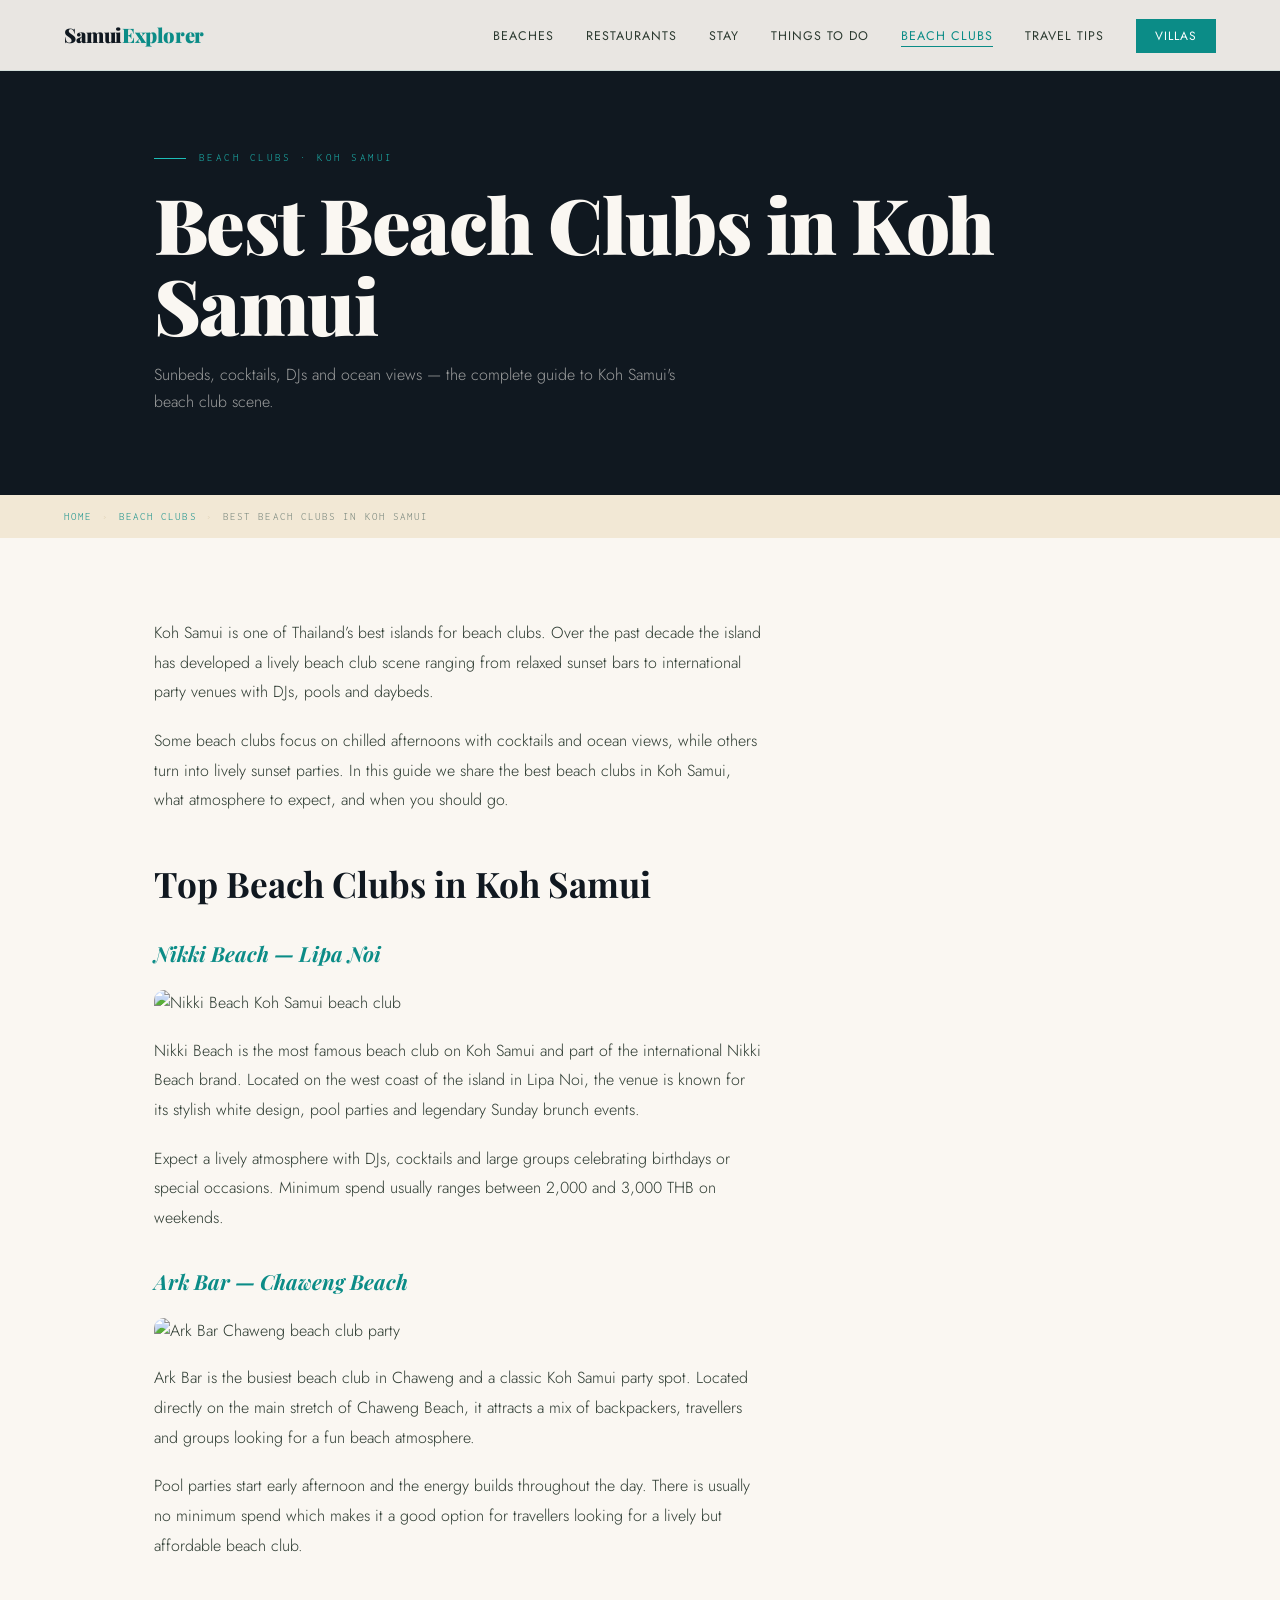
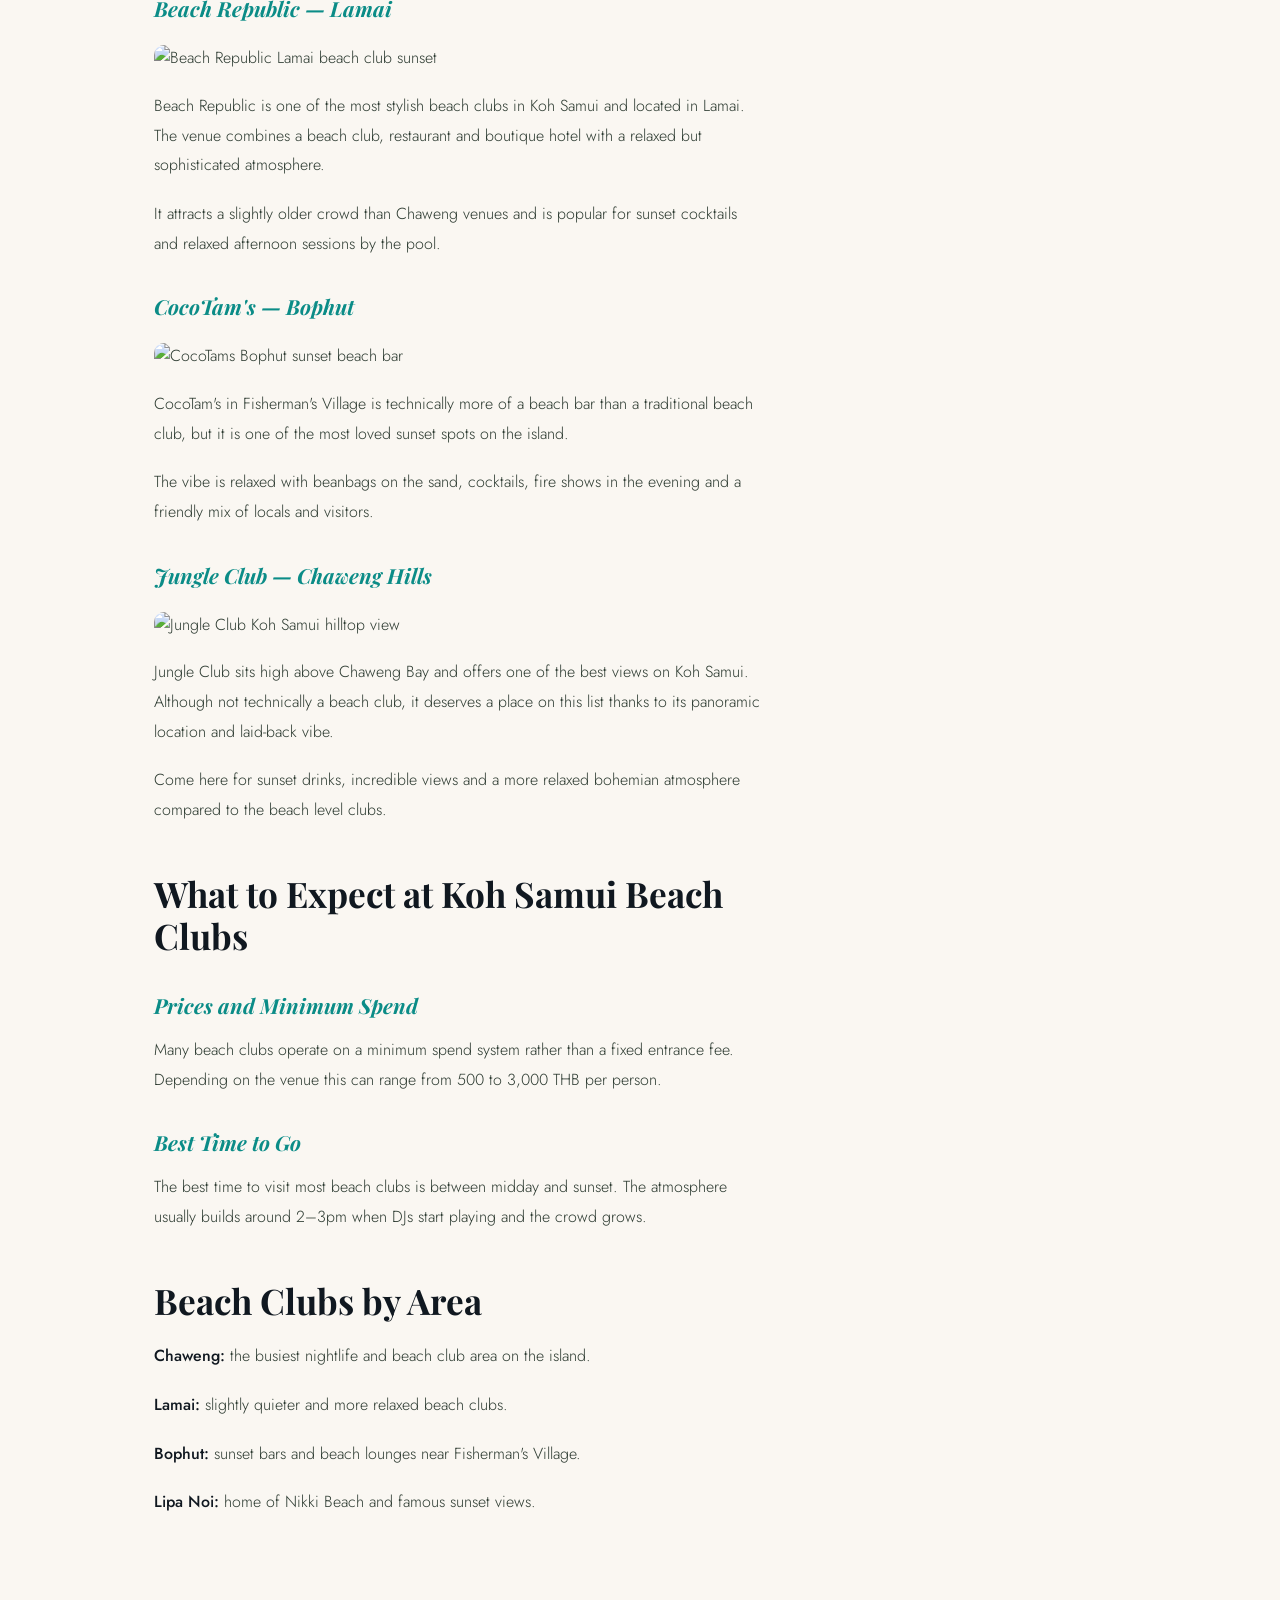
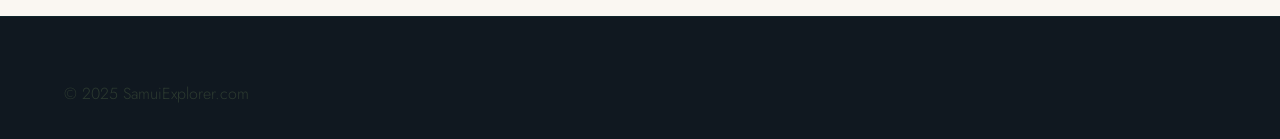
==== commit a35ae2a4: "Update best-beach-clubs-koh-samui.html" ====
--- a/blog/best-beach-clubs-koh-samui.html
+++ b/blog/best-beach-clubs-koh-samui.html
@@ -1,201 +1,194 @@
 <!DOCTYPE html>
 <html lang="en">
 <head>
-  <meta charset="UTF-8"><meta name="viewport" content="width=device-width, initial-scale=1.0">
-  <title>Best Beach Clubs in Koh Samui (2025) — Samui Explorer</title>
-  <meta name="description" content="The best beach clubs in Koh Samui — from lively all-day parties to chilled sunset sessions. Honest guide with prices and what to expect.">
-  <meta name="keywords" content="best beach clubs Koh Samui, beach club Samui, Nikki Beach Samui, Ark Bar, beach party Samui">
-  <link rel="canonical" href="https://www.samuiexplorer.com/blog/best-beach-clubs-koh-samui.html">
-  <meta property="og:title" content="Best Beach Clubs in Koh Samui (2025) — Samui Explorer">
-  <meta property="og:url" content="https://www.samuiexplorer.com/blog/best-beach-clubs-koh-samui.html">
-  <meta property="og:type" content="article">
-  <link rel="stylesheet" href="../css/style.css">
+<meta charset="UTF-8">
+<meta name="viewport" content="width=device-width, initial-scale=1.0">
+
+<title>Best Beach Clubs in Koh Samui (2025) — Samui Explorer</title>
+
+<meta name="description" content="The best beach clubs in Koh Samui — from lively all-day parties to chilled sunset sessions. Honest guide with prices and what to expect.">
+
+<link rel="canonical" href="https://www.samuiexplorer.com/blog/best-beach-clubs-koh-samui.html">
+
+<meta property="og:title" content="Best Beach Clubs in Koh Samui (2025) — Samui Explorer">
+<meta property="og:type" content="article">
+<meta property="og:url" content="https://www.samuiexplorer.com/blog/best-beach-clubs-koh-samui.html">
+
+<link rel="stylesheet" href="../css/style.css">
+
 </head>
+
 <body>
+
 <nav class="nav">
-  <a href="../index.html" class="nav-logo">
-    <svg viewBox="0 0 40 40" fill="none"><circle cx="20" cy="20" r="18.5" stroke="#0B8C87" stroke-width="1.2"/><line x1="4" y1="22" x2="36" y2="22" stroke="#0B8C87" stroke-width="0.8" opacity="0.4"/><path d="M 12 22 A 8 8 0 0 1 28 22" stroke="#C9A84C" stroke-width="1.6" fill="none" stroke-linecap="round"/><circle cx="20" cy="22" r="2" fill="#C9A84C"/><path d="M 5 27 Q 9 24.5 13 27 Q 17 29.5 20 27 Q 23 24.5 27 27 Q 31 29.5 35 27" stroke="#1DBDB7" stroke-width="1.4" fill="none" stroke-linecap="round"/></svg>
-    <span class="nav-wordmark">Samui<span>Explorer</span></span>
-  </a>
-  <ul class="nav-links">
-    <li><a href="../beaches.html">Beaches</a></li>
-    <li><a href="../restaurants.html">Restaurants</a></li>
-    <li><a href="../where-to-stay.html">Stay</a></li>
-    <li><a href="../things-to-do.html">Things To Do</a></li>
-    <li><a href="../beach-clubs.html" class="active">Beach Clubs</a></li>
-    <li><a href="../travel-tips.html">Travel Tips</a></li>
-    <li><a href="../villas.html" class="nav-cta">Villas</a></li>
-  </ul>
-  <div class="nav-hamburger"><span></span><span></span><span></span></div>
+<a href="../index.html" class="nav-logo">
+<span class="nav-wordmark">Samui<span>Explorer</span></span>
+</a>
+
+<ul class="nav-links">
+<li><a href="../beaches.html">Beaches</a></li>
+<li><a href="../restaurants.html">Restaurants</a></li>
+<li><a href="../where-to-stay.html">Stay</a></li>
+<li><a href="../things-to-do.html">Things To Do</a></li>
+<li><a href="../beach-clubs.html" class="active">Beach Clubs</a></li>
+<li><a href="../travel-tips.html">Travel Tips</a></li>
+<li><a href="../villas.html" class="nav-cta">Villas</a></li>
+</ul>
 </nav>
 
 <section class="page-hero">
-  <div class="page-hero-bg" style="background-image:url('https://images.unsplash.com/photo-1507525428034-b723cf961d3e?w=1400&q=80')"></div>
-  <div class="page-hero-content">
-    <div class="page-hero-eyebrow">Beach Clubs · Ko Samui</div>
-    <h1>Best Beach Clubs in <em>Koh Samui</em></h1>
-    <p class="page-hero-desc">Sunbeds, cocktails, DJs, and ocean views — the complete guide to Koh Samui's beach club scene.</p>
-  </div>
+<div class="page-hero-bg" style="background-image:url('https://images.unsplash.com/photo-1507525428034-b723cf961d3e?w=1400&q=80')"></div>
+
+<div class="page-hero-content">
+
+<div class="page-hero-eyebrow">
+Beach Clubs · Koh Samui
+</div>
+
+<h1>Best Beach Clubs in Koh Samui</h1>
+
+<p class="page-hero-desc">
+Sunbeds, cocktails, DJs and ocean views — the complete guide to Koh Samui's beach club scene.
+</p>
+
+</div>
 </section>
 
 <div class="breadcrumb">
-  <a href="../index.html">Home</a><span class="breadcrumb-sep">›</span>
-  <a href="../beach-clubs.html">Beach Clubs</a><span class="breadcrumb-sep">›</span>
-  <span>Best Beach Clubs in Koh Samui</span>
+<a href="../index.html">Home</a>
+<span class="breadcrumb-sep">›</span>
+<a href="../beach-clubs.html">Beach Clubs</a>
+<span class="breadcrumb-sep">›</span>
+<span>Best Beach Clubs in Koh Samui</span>
 </div>
 
 <div class="main-content">
-  <article class="article-body">
-    <div style="display:flex;align-items:center;gap:1.5rem;margin-bottom:2.5rem;padding-bottom:2rem;border-bottom:1px solid var(--sand-dk);">
-      <span class="tag">Beach Clubs</span>
-      <span style="font-family:'Inconsolata',monospace;font-size:0.72rem;color:var(--muted);">Updated January 2025</span>
-      <span style="font-family:'Inconsolata',monospace;font-size:0.72rem;color:var(--muted);">6 min read</span>
-    </div>
 
-    <p>Koh Samui's beach club scene has grown considerably in the last decade. What was once a handful of basic beach bars has evolved into a mix of internationally recognised brands and genuinely good locally-owned venues. You can spend a whole day at the right beach club and not want to leave — drinks, food, music, and the sea all in one place.</p>
-    <p>This guide covers the best of them — including what you will actually pay, when to go, and who each one suits.</p>
+<article class="article-body">
 
-    <div class="img-placeholder tall">
-      <svg width="48" height="48" viewBox="0 0 24 24" fill="none" stroke="currentColor" stroke-width="1"><rect x="3" y="3" width="18" height="18" rx="2"/><circle cx="8.5" cy="8.5" r="1.5"/><path d="m21 15-5-5L5 21"/></svg>
-      <span>Add hero image — beach club with sunbeds and turquoise water (1200×600px)</span>
-    </div>
+<p>
+Koh Samui is one of Thailand’s best islands for beach clubs. Over the past decade the island has developed a lively beach club scene ranging from relaxed sunset bars to international party venues with DJs, pools and daybeds.
+</p>
 
-    <h2>Top Beach Clubs in Koh Samui</h2>
+<p>
+Some beach clubs focus on chilled afternoons with cocktails and ocean views, while others turn into lively sunset parties. In this guide we share the best beach clubs in Koh Samui, what atmosphere to expect, and when you should go.
+</p>
 
-    <div class="top-list">
-      <div class="top-list-item">
-        <div class="top-list-num">01</div>
-        <div class="top-list-content">
-          <div class="top-list-badge">Most Famous</div>
-          <h3>Nikki Beach — Lipa Noi</h3>
-          <p>The international name that put Koh Samui's beach club scene on the map. Set on the quieter west coast, Nikki Beach is all white, all day, all beautiful. Sunday brunches here have become legendary — full of groups celebrating something, dancing on the furniture, and spending more than they planned to. A minimum spend applies (typically 2,000–3,000 THB per person at weekends). Go on a Sunday, make a day of it, and plan your Monday to be very quiet.</p>
-        </div>
-      </div>
-      <div class="top-list-item">
-        <div class="top-list-num">02</div>
-        <div class="top-list-content">
-          <div class="top-list-badge teal">Best Value</div>
-          <h3>Ark Bar — Chaweng Beach</h3>
-          <p>On the central stretch of Chaweng Beach, Ark Bar is the most reliably busy beach club on the island. Less pretentious than Nikki Beach, no minimum spend, daily pool parties from around 2pm. This is where you come if you want to meet other travellers, dance in the afternoon, and drink something cold. Not for those seeking a quiet sunbed — that is not the point here.</p>
-        </div>
-      </div>
-      <div class="top-list-item">
-        <div class="top-list-num">03</div>
-        <div class="top-list-content">
-          <div class="top-list-badge">Sunset Views</div>
-          <h3>Beach Republic — Lamai</h3>
-          <p>One of the more design-conscious venues on the island. A cluster of elevated daybeds, a good pool, consistent music programming, and a restaurant that holds its own in the evenings. Lamai is slightly less hectic than Chaweng, which means Beach Republic tends to attract a slightly older crowd who want quality over noise. Highly recommended for a special afternoon.</p>
-        </div>
-      </div>
-      <div class="top-list-item">
-        <div class="top-list-num">04</div>
-        <div class="top-list-content">
-          <h3>CocoTam's — Bophut</h3>
-          <p>A local favourite rather than a full-scale beach club. Bar stools and hammocks on the sand, a friendly local crowd, and a sound system that plays everything except what you expect. Not fancy, genuinely charming. Come for a sundowner and stay for dinner at one of the restaurants nearby in Fisherman's Village.</p>
-        </div>
-      </div>
-      <div class="top-list-item">
-        <div class="top-list-num">05</div>
-        <div class="top-list-content">
-          <h3>Jungle Club — Chaweng Hills</h3>
-          <p>Strictly speaking not a beach club — but worth including because it offers something none of the beach-level venues can: a panoramic view across Chaweng Bay from a hillside pool. The vibe is more bohemian, the cocktails are good, and the sunset from up here is something else. The road up is steep so you need a confident driver or a local taxi.</p>
-        </div>
-      </div>
-    </div>
+<h2>Top Beach Clubs in Koh Samui</h2>
 
-    <div class="img-placeholder medium">
-      <svg width="40" height="40" viewBox="0 0 24 24" fill="none" stroke="currentColor" stroke-width="1"><rect x="3" y="3" width="18" height="18" rx="2"/><circle cx="8.5" cy="8.5" r="1.5"/><path d="m21 15-5-5L5 21"/></svg>
-      <span>Add image — beach club sunbeds and pool at golden hour (800×500px)</span>
-    </div>
+<h3>Nikki Beach — Lipa Noi</h3>
 
-    <h2>What to Expect at a Koh Samui Beach Club</h2>
+<img src="https://images.unsplash.com/photo-1519046904884-53103b34b206?w=1200&q=80"
+alt="Nikki Beach Koh Samui beach club"
+style="width:100%;border-radius:10px;margin:20px 0;">
 
-    <h3>Prices and Minimum Spend</h3>
-    <p>Most beach clubs in Koh Samui work on a minimum spend model rather than a flat entry fee. This typically ranges from 500–3,000 THB depending on the day and the venue. Weekend rates are almost always higher. Check the website or call ahead before you show up — minimum spends have increased across most venues in the last few years and are often not prominently advertised.</p>
+<p>
+Nikki Beach is the most famous beach club on Koh Samui and part of the international Nikki Beach brand. Located on the west coast of the island in Lipa Noi, the venue is known for its stylish white design, pool parties and legendary Sunday brunch events.
+</p>
 
-    <h3>Best Time to Go</h3>
-    <p>Arrive early (by 11am) to secure good sunbeds — at the better venues these are gone by noon at weekends. The most energetic period at most clubs is 2–5pm, with live DJs and maximum activity. If you want the atmosphere but fewer crowds, Sunday mornings after a big Saturday event are often surprisingly good value and atmosphere.</p>
+<p>
+Expect a lively atmosphere with DJs, cocktails and large groups celebrating birthdays or special occasions. Minimum spend usually ranges between 2,000 and 3,000 THB on weekends.
+</p>
 
-    <div class="info-box">
-      <div class="info-box-icon">💡</div>
-      <p><strong>Insider Tip:</strong> Booking a sunbed or daybed in advance (usually possible online) secures your spot and often comes with a food and drink credit included. It costs the same but means you are not hovering near the entrance waiting for something to open up.</p>
-    </div>
+<h3>Ark Bar — Chaweng Beach</h3>
 
-    <div class="affiliate-box">
-      <div class="affiliate-box-label">🎟️ Affiliate Placeholder — Day Pass / Booking</div>
-      <h4>Book Your Beach Club Day in Advance</h4>
-      <p>Reserve sunbeds and daybeds before you arrive — especially for high season weekends.</p>
-      <a href="#AFFILIATE-GETYOURGUIDE" class="affiliate-btn">[AFFILIATE] Browse Beach Club Passes →</a>
-      <p class="affiliate-placeholder">← Replace with GetYourGuide or Viator beach club affiliate link</p>
-    </div>
+<img src="https://images.unsplash.com/photo-1500375592092-40eb2168fd21?w=1200&q=80"
+alt="Ark Bar Chaweng beach club party"
+style="width:100%;border-radius:10px;margin:20px 0;">
 
-    <h2>Beach Clubs by Location</h2>
-    <p><strong>Chaweng:</strong> Most choice, most energy, always busy. Ark Bar, The Kudo Beach Club, and several smaller venues along the beach.</p>
-    <p><strong>Lamai:</strong> Better design, slightly less crowded, better food. Beach Republic and a handful of smaller independent venues.</p>
-    <p><strong>Lipa Noi (west coast):</strong> Nikki Beach. The sunset views here are the best on the island — west-facing means you are looking straight into the sun going down.</p>
-    <p><strong>Bophut:</strong> Lower key, more local, better food nearby. CocoTam's and a few other beach bars rather than full clubs.</p>
+<p>
+Ark Bar is the busiest beach club in Chaweng and a classic Koh Samui party spot. Located directly on the main stretch of Chaweng Beach, it attracts a mix of backpackers, travellers and groups looking for a fun beach atmosphere.
+</p>
 
-    <div class="affiliate-box">
-      <div class="affiliate-box-label">🏡 Affiliate Placeholder — Villas</div>
-      <h4>Stay Near the Best Beach Clubs</h4>
-      <p>Villas and hotels with easy access to Chaweng and Lamai beach clubs.</p>
-      <a href="#AFFILIATE-AIRBNB" class="affiliate-btn gold">[AFFILIATE] Browse Villas →</a>
-      <p class="affiliate-placeholder">← Replace with Airbnb affiliate link</p>
-    </div>
+<p>
+Pool parties start early afternoon and the energy builds throughout the day. There is usually no minimum spend which makes it a good option for travellers looking for a lively but affordable beach club.
+</p>
 
-    <div class="internal-links">
-      <h4>Related Guides</h4>
-      <ul>
-        <li><a href="best-beaches-koh-samui.html">→ Best Beaches in Koh Samui</a></li>
-        <li><a href="best-sunset-spots-koh-samui.html">→ Best Sunset Spots in Koh Samui</a></li>
-        <li><a href="best-restaurants-koh-samui.html">→ Best Restaurants in Koh Samui</a></li>
-        <li><a href="things-to-do-koh-samui.html">→ Things to Do in Koh Samui</a></li>
-        <li><a href="koh-samui-travel-guide.html">→ Complete Travel Guide</a></li>
-      </ul>
-    </div>
-  </article>
+<h3>Beach Republic — Lamai</h3>
 
-  <aside class="sidebar">
-    <div class="sidebar-affiliate">
-      <h4>🏡 Rent a Villa</h4>
-      <p>Stay close to the action — private villa with pool, your own retreat after a long beach club day.</p>
-      <a href="#AFFILIATE-AIRBNB" class="affiliate-btn" style="width:100%;justify-content:center;margin-top:0.5rem;">[AFFILIATE] Browse Villas →</a>
-      <p class="affiliate-placeholder">← Airbnb affiliate link</p>
-    </div>
-    <div class="sidebar-widget">
-      <h4>Beach Club Quick Picks</h4>
-      <ul>
-        <li>🎉 <strong>Nikki Beach</strong> — Special occasion</li>
-        <li>🍹 <strong>Ark Bar</strong> — Social & budget</li>
-        <li>🌅 <strong>Beach Republic</strong> — Sunset & design</li>
-        <li>🎸 <strong>CocoTam's</strong> — Local & chill</li>
-        <li>🏔️ <strong>Jungle Club</strong> — Views</li>
-      </ul>
-    </div>
-    <div class="sidebar-affiliate" style="border-top-color:var(--teal);">
-      <h4>🎓 Book Tours & Activities</h4>
-      <p>Island tours, snorkelling, cooking classes and more.</p>
-      <a href="#AFFILIATE-GYG" class="affiliate-btn" style="width:100%;justify-content:center;margin-top:0.5rem;background:var(--teal);">[AFFILIATE] Browse Activities →</a>
-      <p class="affiliate-placeholder">← GetYourGuide affiliate link</p>
-    </div>
-  </aside>
-</div>
+<img src="https://images.unsplash.com/photo-1507525428034-b723cf961d3e?w=1200&q=80"
+alt="Beach Republic Lamai beach club sunset"
+style="width:100%;border-radius:10px;margin:20px 0;">
 
-<div class="newsletter-strip">
-  <div><div class="newsletter-eyebrow">Stay Updated</div><h3>More <em>Samui</em><br>Tips in Your Inbox</h3><p>New guides every month. No spam.</p></div>
-  <div><div class="nl-form"><input class="nl-input" type="email" placeholder="your@email.com"><button class="nl-btn">Subscribe →</button></div><p class="nl-disclaimer">* Some links are affiliate links. We earn a small commission at no extra cost to you.</p></div>
+<p>
+Beach Republic is one of the most stylish beach clubs in Koh Samui and located in Lamai. The venue combines a beach club, restaurant and boutique hotel with a relaxed but sophisticated atmosphere.
+</p>
+
+<p>
+It attracts a slightly older crowd than Chaweng venues and is popular for sunset cocktails and relaxed afternoon sessions by the pool.
+</p>
+
+<h3>CocoTam's — Bophut</h3>
+
+<img src="https://images.unsplash.com/photo-1501117716987-c8e1ecb2109d?w=1200&q=80"
+alt="CocoTams Bophut sunset beach bar"
+style="width:100%;border-radius:10px;margin:20px 0;">
+
+<p>
+CocoTam's in Fisherman's Village is technically more of a beach bar than a traditional beach club, but it is one of the most loved sunset spots on the island.
+</p>
+
+<p>
+The vibe is relaxed with beanbags on the sand, cocktails, fire shows in the evening and a friendly mix of locals and visitors.
+</p>
+
+<h3>Jungle Club — Chaweng Hills</h3>
+
+<img src="https://images.unsplash.com/photo-1506929562872-bb421503ef21?w=1200&q=80"
+alt="Jungle Club Koh Samui hilltop view"
+style="width:100%;border-radius:10px;margin:20px 0;">
+
+<p>
+Jungle Club sits high above Chaweng Bay and offers one of the best views on Koh Samui. Although not technically a beach club, it deserves a place on this list thanks to its panoramic location and laid-back vibe.
+</p>
+
+<p>
+Come here for sunset drinks, incredible views and a more relaxed bohemian atmosphere compared to the beach level clubs.
+</p>
+
+<h2>What to Expect at Koh Samui Beach Clubs</h2>
+
+<h3>Prices and Minimum Spend</h3>
+
+<p>
+Many beach clubs operate on a minimum spend system rather than a fixed entrance fee. Depending on the venue this can range from 500 to 3,000 THB per person.
+</p>
+
+<h3>Best Time to Go</h3>
+
+<p>
+The best time to visit most beach clubs is between midday and sunset. The atmosphere usually builds around 2–3pm when DJs start playing and the crowd grows.
+</p>
+
+<h2>Beach Clubs by Area</h2>
+
+<p>
+<strong>Chaweng:</strong> the busiest nightlife and beach club area on the island.
+</p>
+
+<p>
+<strong>Lamai:</strong> slightly quieter and more relaxed beach clubs.
+</p>
+
+<p>
+<strong>Bophut:</strong> sunset bars and beach lounges near Fisherman's Village.
+</p>
+
+<p>
+<strong>Lipa Noi:</strong> home of Nikki Beach and famous sunset views.
+</p>
+
+</article>
+
 </div>
 
 <footer class="footer">
-  <div class="footer-grid">
-    <div class="footer-brand"><a href="../index.html" class="nav-logo" style="margin-bottom:1rem;display:inline-flex;"><svg width="28" height="28" viewBox="0 0 40 40" fill="none"><circle cx="20" cy="20" r="18.5" stroke="#0B8C87" stroke-width="1.2"/><line x1="4" y1="22" x2="36" y2="22" stroke="#0B8C87" stroke-width="0.8" opacity="0.4"/><path d="M 12 22 A 8 8 0 0 1 28 22" stroke="#C9A84C" stroke-width="1.6" fill="none" stroke-linecap="round"/><circle cx="20" cy="22" r="2" fill="#C9A84C"/><path d="M 5 27 Q 9 24.5 13 27 Q 17 29.5 20 27 Q 23 24.5 27 27 Q 31 29.5 35 27" stroke="#1DBDB7" stroke-width="1.4" fill="none" stroke-linecap="round"/></svg><span class="nav-wordmark" style="color:var(--cream);">Samui<span>Explorer</span></span></a><p>Honest insider guides for Ko Samui.</p></div>
-    <div class="footer-col"><h5>Explore</h5><ul><li><a href="../beaches.html">Beaches</a></li><li><a href="../restaurants.html">Restaurants</a></li><li><a href="../where-to-stay.html">Where to Stay</a></li><li><a href="../things-to-do.html">Things To Do</a></li></ul></div>
-    <div class="footer-col"><h5>Guides</h5><ul><li><a href="best-beaches-koh-samui.html">Best Beaches</a></li><li><a href="best-restaurants-koh-samui.html">Best Restaurants</a></li><li><a href="best-villas-koh-samui.html">Best Villas</a></li><li><a href="koh-samui-travel-guide.html">Travel Guide</a></li></ul></div>
-    <div class="footer-col"><h5>More</h5><ul><li><a href="hidden-beaches-koh-samui.html">Hidden Beaches</a></li><li><a href="best-sunset-spots-koh-samui.html">Sunset Spots</a></li><li><a href="best-cafes-koh-samui.html">Best Cafés</a></li><li><a href="../travel-tips.html">Travel Tips</a></li></ul></div>
-  </div>
-  <div class="footer-bottom"><span>© 2025 SamuiExplorer.com</span><span>Made with ♥ from Ko Samui</span></div>
-  <p class="footer-disclaimer">* Affiliate disclaimer: This site contains affiliate links. We may earn a small commission if you book through our links, at no extra cost to you.</p>
+
+<p>
+© 2025 SamuiExplorer.com
+</p>
+
 </footer>
-<script src="../js/main.js"></script>
+
 </body>
 </html>
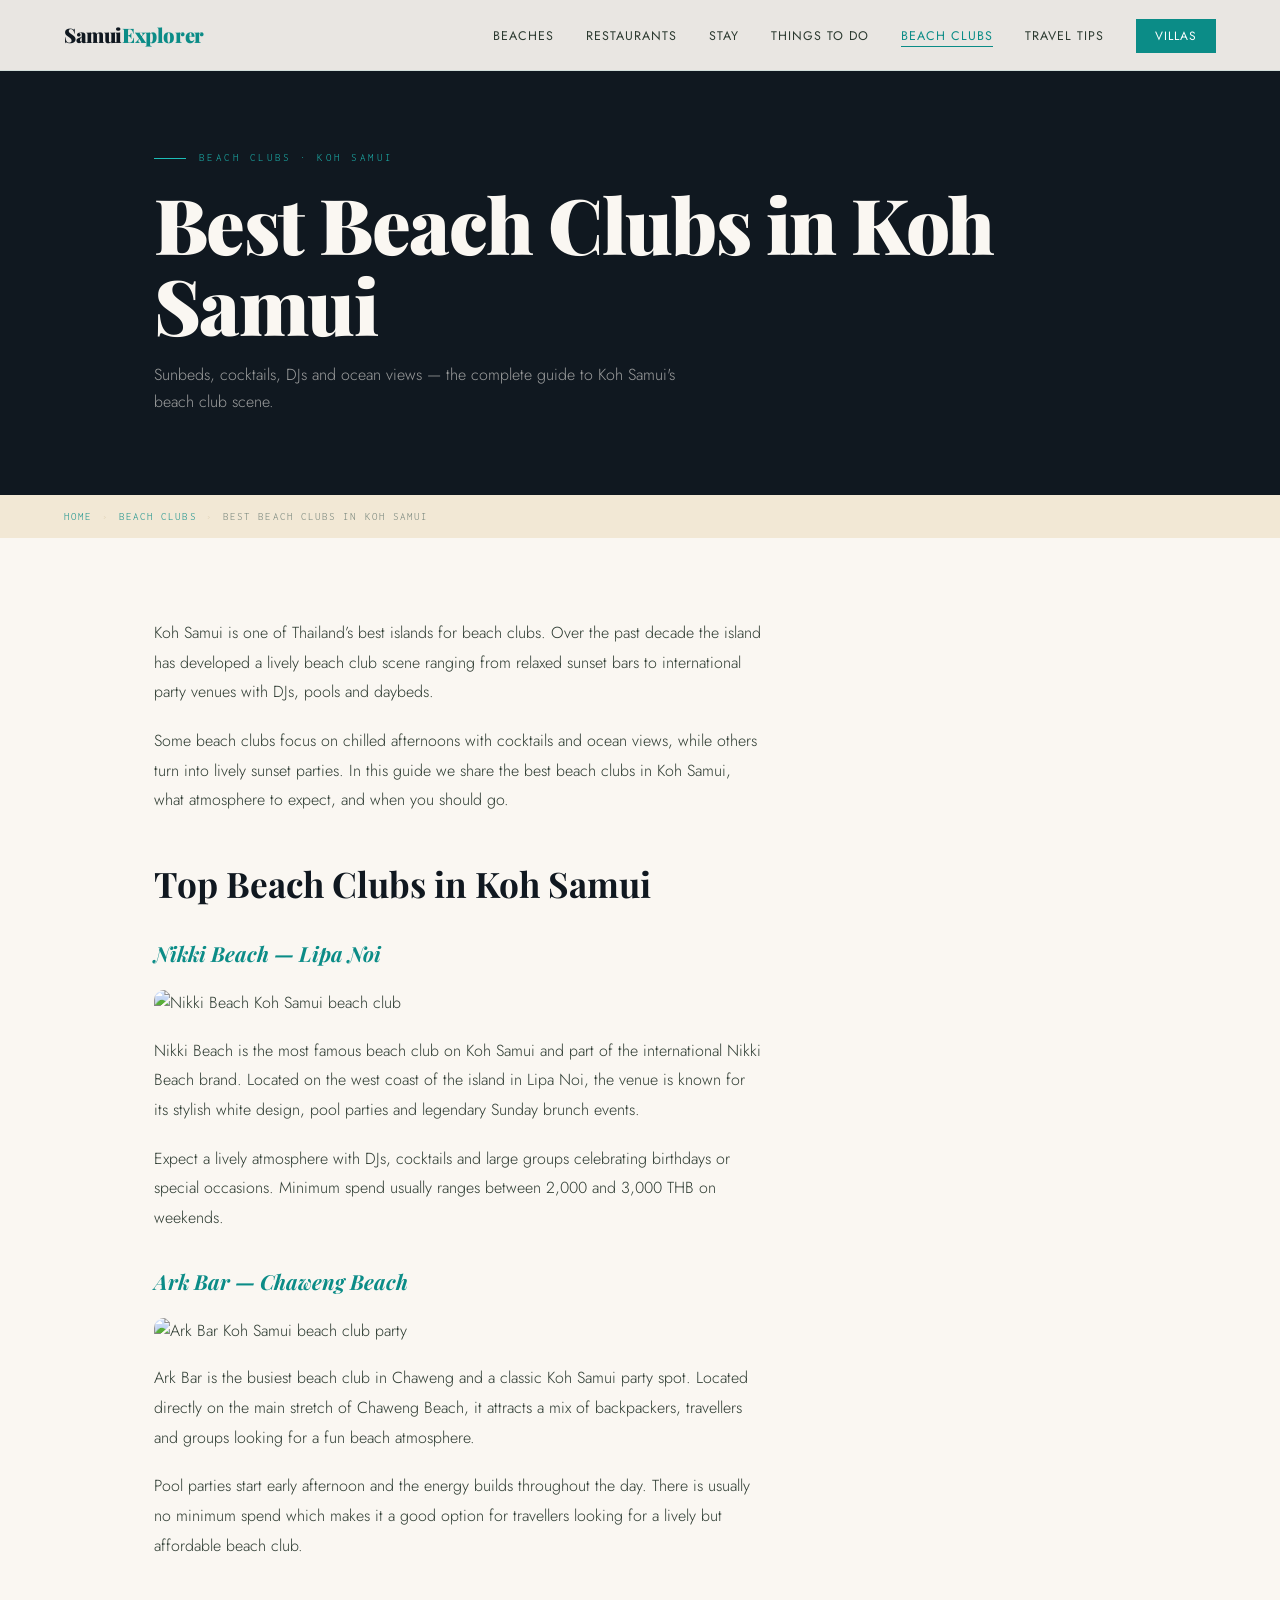
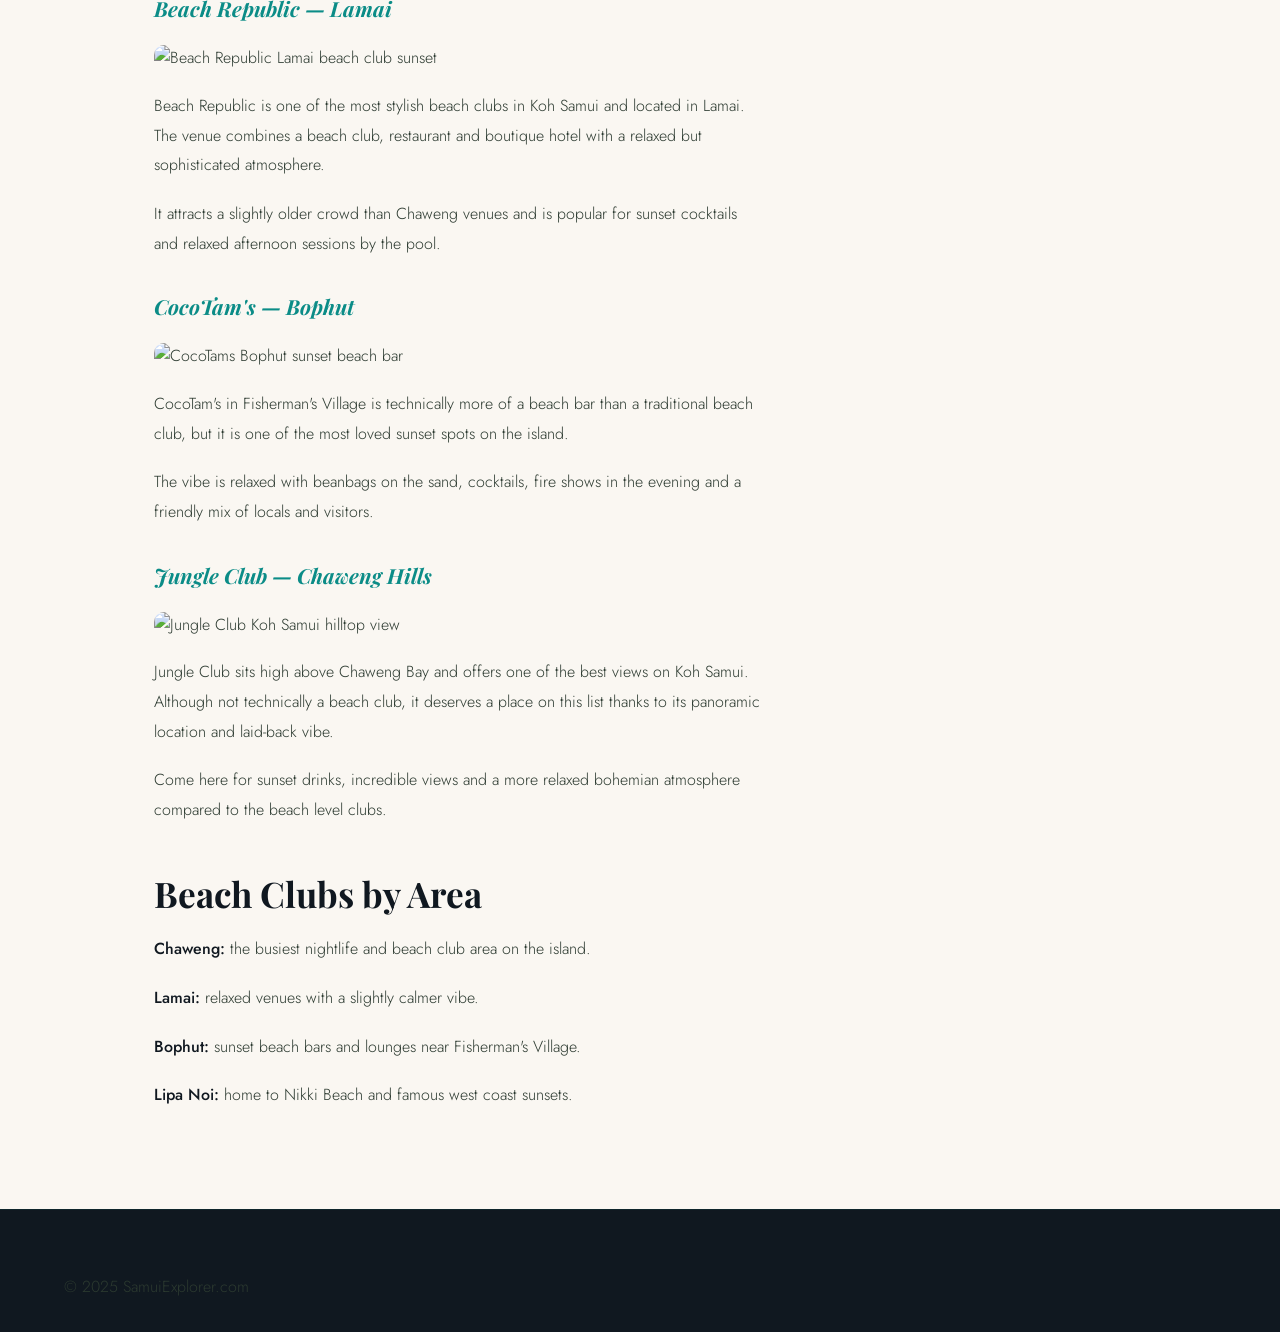
==== commit 674207f1: "Update best-beach-clubs-koh-samui.html" ====
--- a/blog/best-beach-clubs-koh-samui.html
+++ b/blog/best-beach-clubs-koh-samui.html
@@ -12,7 +12,6 @@
 
 <meta property="og:title" content="Best Beach Clubs in Koh Samui (2025) — Samui Explorer">
 <meta property="og:type" content="article">
-<meta property="og:url" content="https://www.samuiexplorer.com/blog/best-beach-clubs-koh-samui.html">
 
 <link rel="stylesheet" href="../css/style.css">
 
@@ -37,7 +36,10 @@
 </nav>
 
 <section class="page-hero">
-<div class="page-hero-bg" style="background-image:url('https://images.unsplash.com/photo-1507525428034-b723cf961d3e?w=1400&q=80')"></div>
+
+<div class="page-hero-bg"
+style="background-image:url('https://images.unsplash.com/photo-1507525428034-b723cf961d3e?w=1400&q=80')">
+</div>
 
 <div class="page-hero-content">
 
@@ -78,7 +80,7 @@
 
 <h3>Nikki Beach — Lipa Noi</h3>
 
-<img src="https://images.unsplash.com/photo-1519046904884-53103b34b206?w=1200&q=80"
+<img src="https://nikkibeach.com/koh-samui/wp-content/uploads/sites/12/2024/10/Hero.jpg"
 alt="Nikki Beach Koh Samui beach club"
 style="width:100%;border-radius:10px;margin:20px 0;">
 
@@ -92,8 +94,8 @@
 
 <h3>Ark Bar — Chaweng Beach</h3>
 
-<img src="https://images.unsplash.com/photo-1500375592092-40eb2168fd21?w=1200&q=80"
-alt="Ark Bar Chaweng beach club party"
+<img src="https://encrypted-tbn0.gstatic.com/images?q=tbn:ANd9GcRW8-tPk2ZNBqnEqzPwixPYF5-zn7mtP1bLkw&s"
+alt="Ark Bar Koh Samui beach club party"
 style="width:100%;border-radius:10px;margin:20px 0;">
 
 <p>
@@ -134,7 +136,7 @@
 
 <h3>Jungle Club — Chaweng Hills</h3>
 
-<img src="https://images.unsplash.com/photo-1506929562872-bb421503ef21?w=1200&q=80"
+<img src="https://paradiseislandestate.com/wp-content/uploads/2024/10/Why-Choose-the-Jungle-Club-1024x538.jpg"
 alt="Jungle Club Koh Samui hilltop view"
 style="width:100%;border-radius:10px;margin:20px 0;">
 
@@ -146,37 +148,12 @@
 Come here for sunset drinks, incredible views and a more relaxed bohemian atmosphere compared to the beach level clubs.
 </p>
 
-<h2>What to Expect at Koh Samui Beach Clubs</h2>
-
-<h3>Prices and Minimum Spend</h3>
-
-<p>
-Many beach clubs operate on a minimum spend system rather than a fixed entrance fee. Depending on the venue this can range from 500 to 3,000 THB per person.
-</p>
-
-<h3>Best Time to Go</h3>
-
-<p>
-The best time to visit most beach clubs is between midday and sunset. The atmosphere usually builds around 2–3pm when DJs start playing and the crowd grows.
-</p>
-
 <h2>Beach Clubs by Area</h2>
 
-<p>
-<strong>Chaweng:</strong> the busiest nightlife and beach club area on the island.
-</p>
-
-<p>
-<strong>Lamai:</strong> slightly quieter and more relaxed beach clubs.
-</p>
-
-<p>
-<strong>Bophut:</strong> sunset bars and beach lounges near Fisherman's Village.
-</p>
-
-<p>
-<strong>Lipa Noi:</strong> home of Nikki Beach and famous sunset views.
-</p>
+<p><strong>Chaweng:</strong> the busiest nightlife and beach club area on the island.</p>
+<p><strong>Lamai:</strong> relaxed venues with a slightly calmer vibe.</p>
+<p><strong>Bophut:</strong> sunset beach bars and lounges near Fisherman's Village.</p>
+<p><strong>Lipa Noi:</strong> home to Nikki Beach and famous west coast sunsets.</p>
 
 </article>
 
